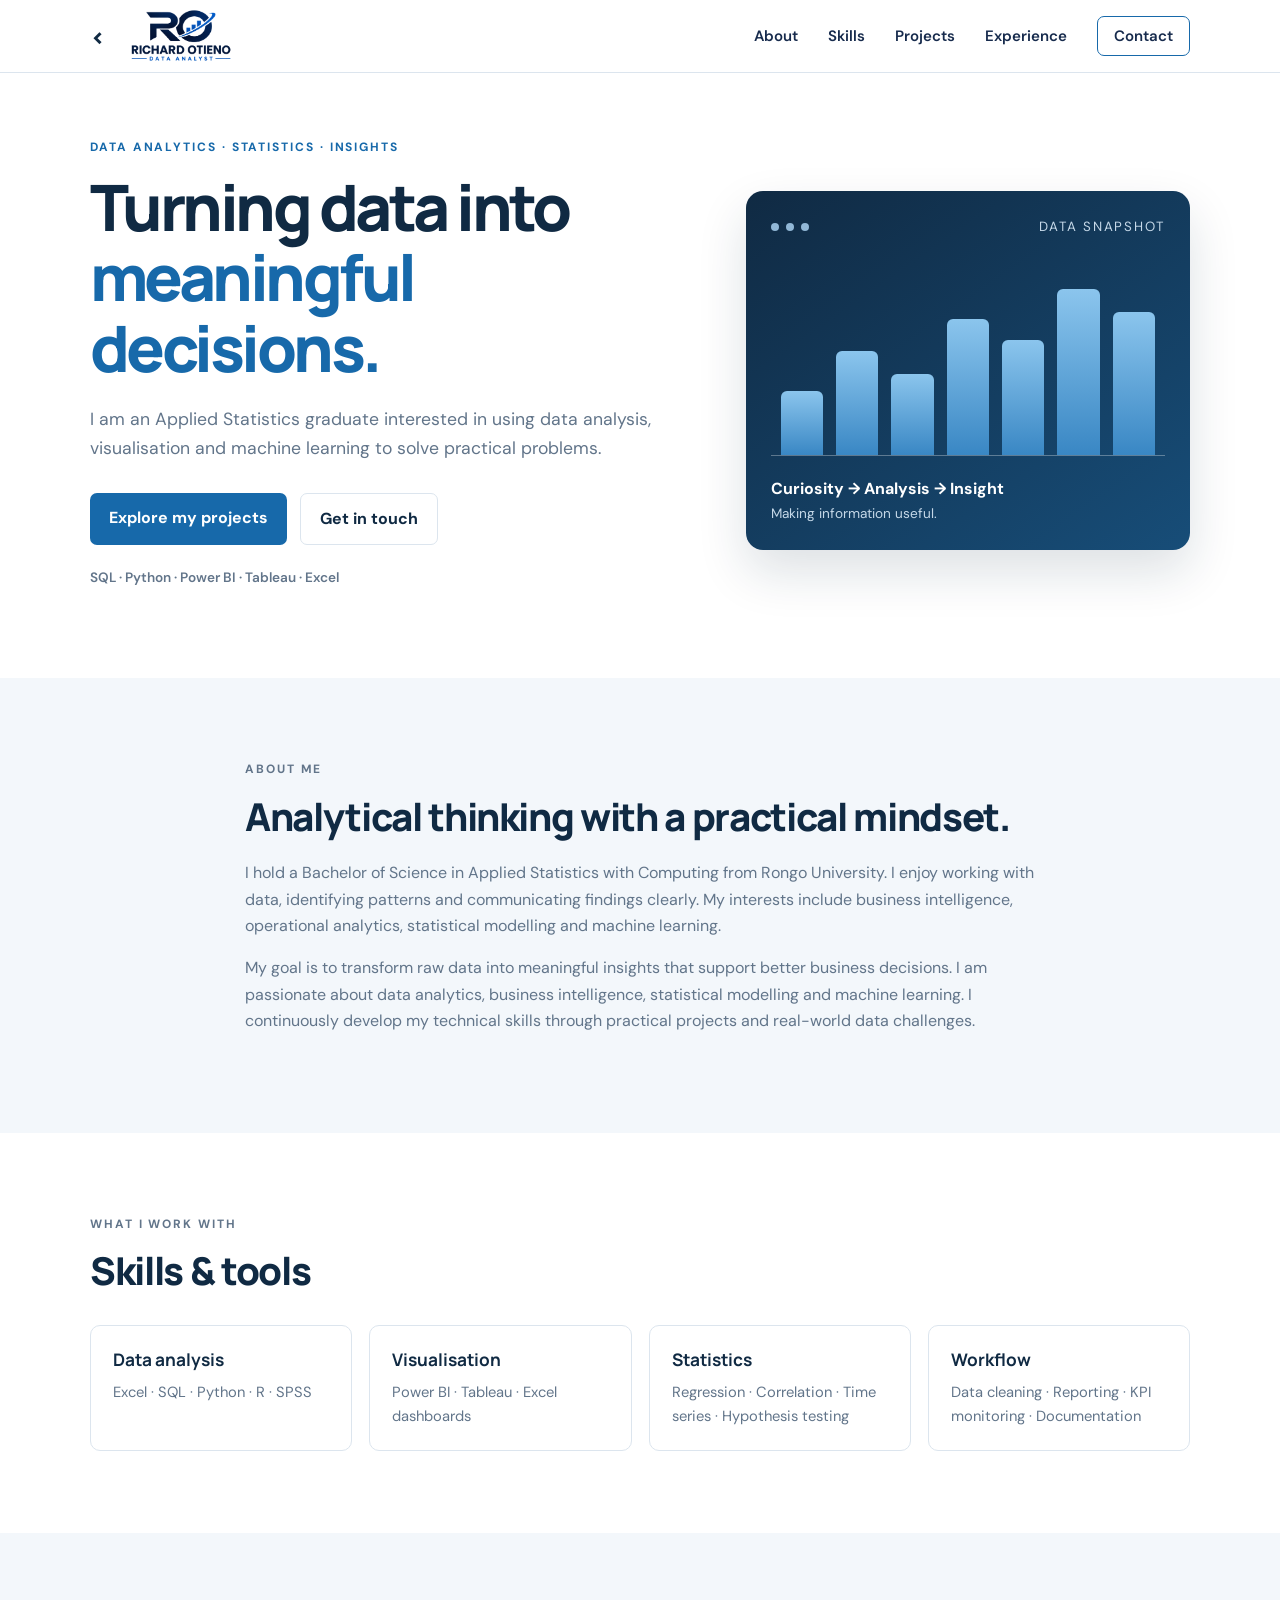
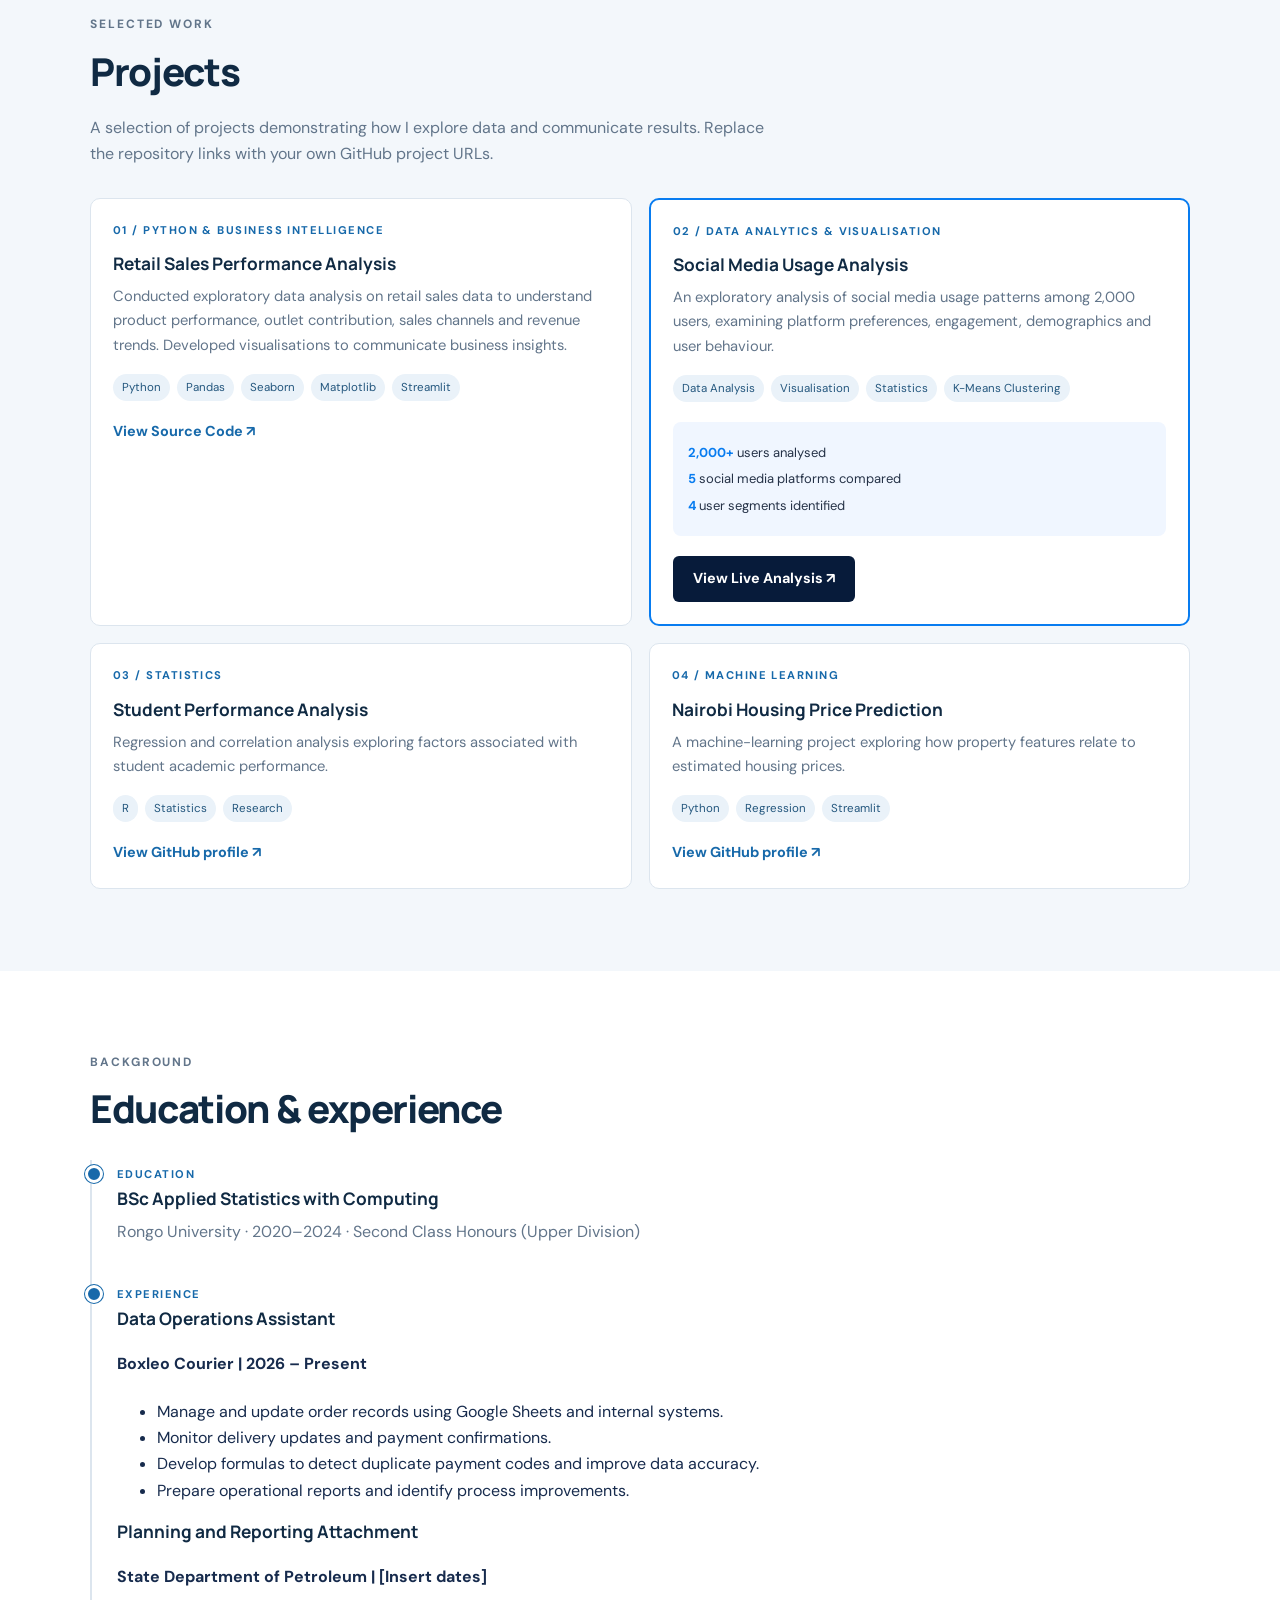
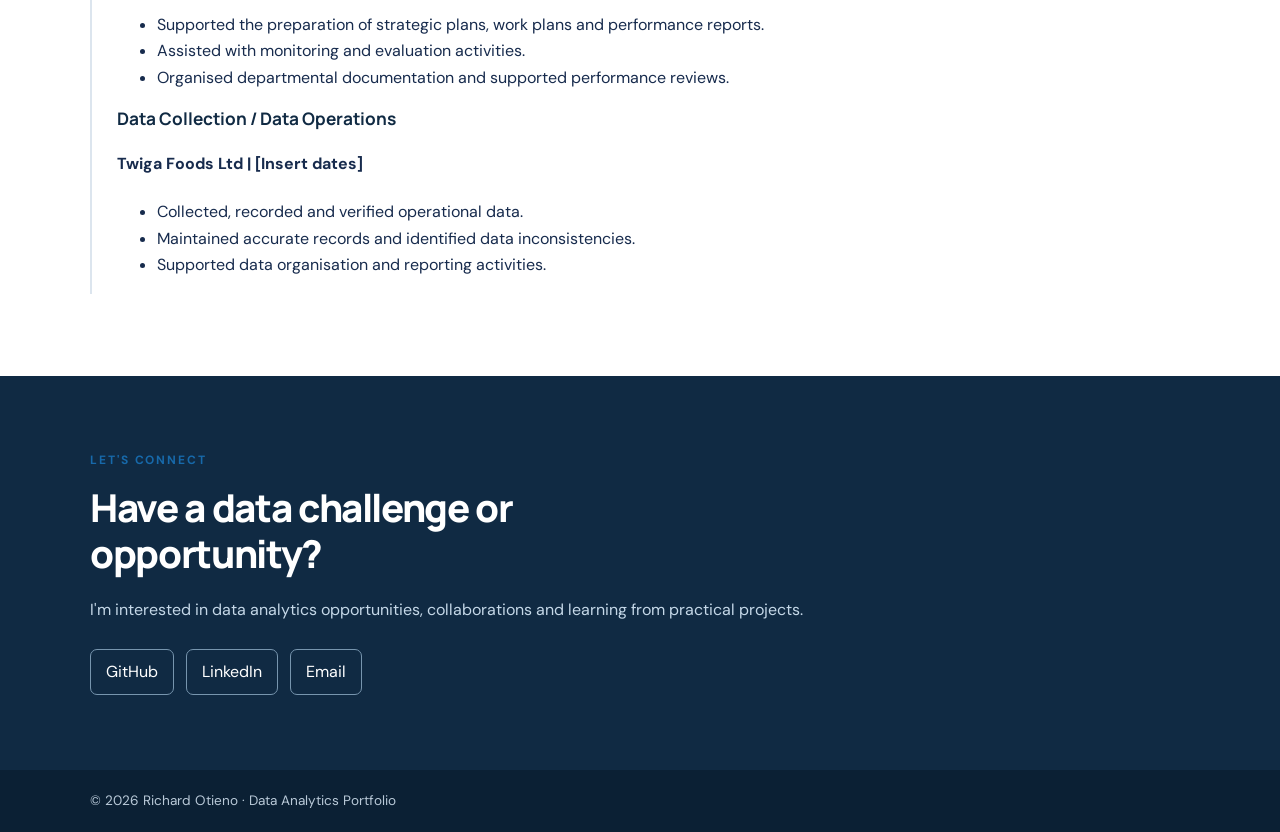
==== index.html @ 5eea3715 "Update index.html" ====
<!DOCTYPE html>
<html lang="en">
<head>
  <meta charset="UTF-8">
  <meta name="viewport" content="width=device-width, initial-scale=1.0">
  <meta name="description" content="Data analytics portfolio showcasing projects in SQL, Python, Power BI and statistics.">
  <title>Richard Otieno | Data Analyst Portfolio</title>
  <link rel="icon" type="image/png" href="assets/ro-logo.png">
  <link rel="stylesheet" href="style.css">
</head>
<body>
  <header class="site-header">
    <nav class="nav container" aria-label="Main navigation">
      <a class="logo" href="#home" aria-label="Richard Otieno Home"><<img src="ro-logo.png"alt="Richard Otieno Data Analyst Logo"></a>
      <button class="menu-toggle" id="menuToggle" aria-label="Toggle navigation" aria-expanded="false">☰</button>
      <ul class="nav-links" id="navLinks">
        <li><a href="#about">About</a></li>
        <li><a href="#skills">Skills</a></li>
        <li><a href="#projects">Projects</a></li>
        <li><a href="#experience">Experience</a></li>
        <li><a class="nav-contact" href="#contact">Contact</a></li>
      </ul>
    </nav>
  </header>

  <main>
    <section class="hero container" id="home">
      <div class="hero-copy">
        <p class="eyebrow">DATA ANALYTICS · STATISTICS · INSIGHTS</p>
        <h1>Turning data into <span>meaningful decisions.</span></h1>
        <p class="hero-text">I am an Applied Statistics graduate interested in using data analysis, visualisation and machine learning to solve practical problems.</p>
        <div class="hero-actions">
          <a class="button button-primary" href="#projects">Explore my projects</a>
          <a class="button button-secondary" href="#contact">Get in touch</a>
        </div>
        <p class="hero-note">SQL · Python · Power BI · Tableau · Excel</p>
      </div>
      <div class="hero-panel">
        <div class="panel-top"><span></span><span></span><span></span><small>DATA SNAPSHOT</small></div>
        <div class="chart-bars" aria-label="Decorative data chart">
          <i style="height:34%"></i><i style="height:55%"></i><i style="height:43%"></i>
          <i style="height:72%"></i><i style="height:61%"></i><i style="height:88%"></i>
          <i style="height:76%"></i>
        </div>
        <div class="panel-caption"><strong>Curiosity → Analysis → Insight</strong><span>Making information useful.</span></div>
      </div>
    </section>

    <section class="section section-soft" id="about">
      <div class="container narrow">
        <p class="eyebrow">ABOUT ME</p>
        <h2>Analytical thinking with a practical mindset.</h2>
        <p>I hold a Bachelor of Science in Applied Statistics with Computing from Rongo University. I enjoy working with data, identifying patterns and communicating findings clearly. My interests include business intelligence, operational analytics, statistical modelling and machine learning.</p>
        <p>My goal is to transform raw data into meaningful insights that support better business decisions. I am passionate about data analytics, business intelligence, statistical modelling and machine learning. I continuously develop my technical skills through practical projects and real-world data challenges.</p>
      </div>
    </section>

    <section class="section container" id="skills">
      <p class="eyebrow">WHAT I WORK WITH</p>
      <h2>Skills & tools</h2>
      <div class="skills-grid">
        <article class="skill-card"><h3>Data analysis</h3><p>Excel · SQL · Python · R · SPSS</p></article>
        <article class="skill-card"><h3>Visualisation</h3><p>Power BI · Tableau · Excel dashboards</p></article>
        <article class="skill-card"><h3>Statistics</h3><p>Regression · Correlation · Time series · Hypothesis testing</p></article>
        <article class="skill-card"><h3>Workflow</h3><p>Data cleaning · Reporting · KPI monitoring · Documentation</p></article>
      </div>
    </section>

    <section class="section section-soft" id="projects">
      <div class="container">
        <p class="eyebrow">SELECTED WORK</p>
        <h2>Projects</h2>
        <p class="section-intro">A selection of projects demonstrating how I explore data and communicate results. Replace the repository links with your own GitHub project URLs.</p>
        <div class="projects-grid">
    <article class="project-card">
      <div class="project-number">01 / PYTHON & BUSINESS INTELLIGENCE</div>
      <h3>Retail Sales Performance Analysis</h3>
      <p>Conducted exploratory data analysis on retail sales data to understand product performance, outlet contribution, sales channels and revenue trends. Developed visualisations to communicate business insights.</p>
      <div class="tags">
       <span>Python</span>
       <span>Pandas</span>
       <span>Seaborn</span>
       <span>Matplotlib</span>
       <span>Streamlit</span>
      </div>
  <a href="https://github.com/Ndiege75/Product-sales-outlet-analysis-new/blob/main/Product_analysis.ipynb"target="_blank"rel="noopener noreferrer">View Source Code ↗</a>
    </article>
<article class="project-card featured-project">
  <div class="project-number">02 / DATA ANALYTICS & VISUALISATION</div>
  <h3>Social Media Usage Analysis</h3>
  <p>An exploratory analysis of social media usage patterns among 2,000 users, examining platform preferences, engagement, demographics and user behaviour.</p>
  <div class="tags">
    <span>Data Analysis</span>
    <span>Visualisation</span>
    <span>Statistics</span>
    <span>K-Means Clustering</span>
  </div>
  <div class="project-highlights">
    <p><strong>2,000+</strong> users analysed</p>
    <p><strong>5</strong> social media platforms compared</p>
    <p><strong>4</strong> user segments identified</p>
  </div>
  <a href="https://ndiege75.github.io/social-media-analysis/" target="_blank" rel="noopener noreferrer" class="project-link"> View Live Analysis ↗</a>
</article>
          <article class="project-card">
            <div class="project-number">03 / STATISTICS</div>
            <h3>Student Performance Analysis</h3>
            <p>Regression and correlation analysis exploring factors associated with student academic performance.</p>
            <div class="tags"><span>R</span><span>Statistics</span><span>Research</span></div>
            <a href="https://github.com/Ndiege75" target="_blank" rel="noopener">View GitHub profile ↗</a>
          </article>
          <article class="project-card">
            <div class="project-number">04 / MACHINE LEARNING</div>
            <h3>Nairobi Housing Price Prediction</h3>
            <p>A machine-learning project exploring how property features relate to estimated housing prices.</p>
            <div class="tags"><span>Python</span><span>Regression</span><span>Streamlit</span></div>
            <a href="https://github.com/Ndiege75" target="_blank" rel="noopener">View GitHub profile ↗</a>
          </article>
        </div>
      </div>
    </section>

    <section class="section container" id="experience">
      <p class="eyebrow">BACKGROUND</p>
      <h2>Education & experience</h2>
      <div class="timeline">
        <article><span class="timeline-label">EDUCATION</span><h3>BSc Applied Statistics with Computing</h3><p>Rongo University · 2020–2024 · Second Class Honours (Upper Division)</p></article>
        <article>
    <span class="timeline-label">EXPERIENCE</span>
    <h3>Data Operations Assistant</h3>
    <h4>Boxleo Courier | 2026 – Present</h4>
    <ul>
        <li>Manage and update order records using Google Sheets and internal systems.</li>
        <li>Monitor delivery updates and payment confirmations.</li>
        <li>Develop formulas to detect duplicate payment codes and improve data accuracy.</li>
        <li>Prepare operational reports and identify process improvements.</li>
    </ul>
    <h3>Planning and Reporting Attachment</h3>
    <h4>State Department of Petroleum | [Insert dates]</h4>
    <ul>
        <li>Supported the preparation of strategic plans, work plans and performance reports.</li>
        <li>Assisted with monitoring and evaluation activities.</li>
        <li>Organised departmental documentation and supported performance reviews.</li>
    </ul>
    <h3>Data Collection / Data Operations</h3>
    <h4>Twiga Foods Ltd | [Insert dates]</h4>
    <ul>
        <li>Collected, recorded and verified operational data.</li>
        <li>Maintained accurate records and identified data inconsistencies.</li>
        <li>Supported data organisation and reporting activities.</li>
    </ul>
</article>
      </div>
    </section>
    <section class="contact-section" id="contact">
      <div class="container contact-inner">
        <p class="eyebrow">LET'S CONNECT</p>
        <h2>Have a data challenge or opportunity?</h2>
        <p>I'm interested in data analytics opportunities, collaborations and learning from practical projects.</p>
        <div class="contact-links">
          <!-- Replace these placeholders with your real professional links. -->
          <a href="https://github.com/Ndiege75" target="_blank" rel="noopener">GitHub</a>
          <a href="https://www.linkedin.com/in/richard-otieno-1997ba246"target="_blank" rel="noopener noreferrer">LinkedIn</a>
          <a href="mailto:ndiegerichard75@gmail.com">Email</a>
        </div>
      </div>
    </section>
  </main>

  <footer class="footer"><div class="container">© <span id="year"></span> Richard Otieno · Data Analytics Portfolio</div></footer>
  <script src="script.js"></script>
</body>
</html>
---- style.css ----
@import url('https://fonts.googleapis.com/css2?family=DM+Sans:wght@400;500;600;700&family=Manrope:wght@500;600;700;800&display=swap');
:root{--navy:#102a43;--blue:#1769aa;--ink:#172b4d;--muted:#62758a;--pale:#f3f7fb;--line:#dce5ee;--white:#fff}
*{box-sizing:border-box}html{scroll-behavior:smooth}body{margin:0;font-family:'DM Sans',sans-serif;color:var(--ink);line-height:1.65}a{color:inherit}.container{width:min(1100px,90%);margin:auto}.narrow{max-width:790px}.site-header{background:rgba(255,255,255,.96);border-bottom:1px solid var(--line);position:sticky;top:0;z-index:10}.nav{height:72px;display:flex;align-items:center;justify-content:space-between}.logo{font:800 1.55rem Manrope,sans-serif;color:var(--navy);text-decoration:none}.logo span{color:var(--blue)}.nav-links{display:flex;align-items:center;gap:30px;list-style:none;margin:0;padding:0}.nav-links a{text-decoration:none;font-weight:600;font-size:.94rem}.nav-links a:hover{color:var(--blue)}.nav-contact{border:1px solid var(--blue);padding:9px 16px;border-radius:7px}.menu-toggle{display:none;background:none;border:0;font-size:1.5rem;color:var(--navy)}
.hero{min-height:590px;display:grid;grid-template-columns:1.15fr .85fr;align-items:center;gap:55px;padding-top:65px;padding-bottom:75px}.eyebrow{font-size:.75rem;letter-spacing:.16em;font-weight:700;color:var(--blue);margin:0 0 14px}.hero h1{font:800 clamp(2.6rem,5vw,4.5rem)/1.1 Manrope,sans-serif;letter-spacing:-.055em;color:var(--navy);margin:0 0 22px}.hero h1 span{color:var(--blue)}.hero-text{font-size:1.1rem;color:var(--muted);max-width:590px}.hero-actions{display:flex;gap:13px;flex-wrap:wrap;margin:30px 0 22px}.button{display:inline-block;text-decoration:none;padding:12px 19px;border-radius:7px;font-weight:700}.button-primary{background:var(--blue);color:white}.button-primary:hover{background:var(--navy)}.button-secondary{border:1px solid var(--line);color:var(--navy)}.hero-note{font-size:.85rem;color:var(--muted);font-weight:600}.hero-panel{background:linear-gradient(145deg,#102a43,#174d78);padding:25px;border-radius:17px;min-height:330px;color:white;box-shadow:0 22px 50px #102a4324}.panel-top{display:flex;align-items:center;gap:7px}.panel-top>span{width:8px;height:8px;background:#91b7d6;border-radius:50%}.panel-top small{margin-left:auto;letter-spacing:.13em;color:#c5d8e8}.chart-bars{height:190px;display:flex;align-items:end;gap:13px;border-bottom:1px solid #ffffff50;margin:28px 0 20px;padding:0 10px}.chart-bars i{display:block;flex:1;background:linear-gradient(#8bc5ed,#3987c4);border-radius:6px 6px 0 0}.panel-caption{display:flex;flex-direction:column}.panel-caption span{font-size:.85rem;color:#c5d8e8}.section{padding-top:82px;padding-bottom:82px}.section h2,.contact-section h2{font:800 clamp(1.8rem,3vw,2.6rem)/1.2 Manrope,sans-serif;color:var(--navy);letter-spacing:-.035em;margin:0 0 20px}.section-soft{background:var(--pale)}.section p{color:var(--muted)}.note{font-size:.85rem;background:#e7f0f8;padding:12px 15px;border-left:3px solid var(--blue);border-radius:4px}.skills-grid,.projects-grid{display:grid;grid-template-columns:repeat(4,1fr);gap:17px;margin-top:30px}.skill-card,.project-card{background:white;border:1px solid var(--line);border-radius:10px;padding:22px}.skill-card h3,.project-card h3,.timeline h3{font:700 1.08rem Manrope,sans-serif;color:var(--navy);margin:0 0 9px}.skill-card p,.project-card p{font-size:.92rem;margin:0}.section-intro{max-width:700px}.projects-grid{grid-template-columns:repeat(2,1fr)}.project-number,.timeline-label{font-size:.7rem;font-weight:700;letter-spacing:.13em;color:var(--blue);margin-bottom:13px}.tags{display:flex;gap:7px;flex-wrap:wrap;margin:17px 0}.tags span{font-size:.72rem;background:#eaf2f9;color:#24577e;padding:4px 9px;border-radius:20px}.project-card>a{font-size:.9rem;font-weight:700;color:var(--blue);text-decoration:none}.timeline{border-left:2px solid var(--line);padding-left:25px;display:grid;gap:30px;margin-top:28px}.timeline article{position:relative}.timeline article:before{content:'';position:absolute;left:-32px;top:5px;width:12px;height:12px;border-radius:50%;background:var(--blue);border:3px solid white;box-shadow:0 0 0 1px var(--blue)}.timeline p{margin:5px 0}.contact-section{background:var(--navy);color:white;padding:75px 0}.contact-section h2{color:white;max-width:650px}.contact-section p:not(.eyebrow){color:#c5d8e8}.contact-links{display:flex;gap:12px;flex-wrap:wrap;margin-top:25px}.contact-links a{color:white;text-decoration:none;border:1px solid #7795ae;border-radius:7px;padding:9px 15px}.contact-links a:hover{background:#ffffff18}.footer{background:#0b2034;color:#b9c9d8;padding:20px 0;font-size:.85rem}
@media(max-width:800px){.hero{grid-template-columns:1fr;gap:25px;padding-top:55px}.hero-panel{max-width:520px}.skills-grid{grid-template-columns:repeat(2,1fr)}}@media(max-width:600px){.menu-toggle{display:block}.nav-links{display:none;position:absolute;top:72px;left:0;right:0;background:white;padding:20px 5%;border-bottom:1px solid var(--line);flex-direction:column;align-items:flex-start;gap:18px}.nav-links.open{display:flex}.skills-grid,.projects-grid{grid-template-columns:1fr}.section{padding-top:60px;padding-bottom:60px}.hero{min-height:auto}.hero h1{font-size:2.7rem}}
.logo {
    display: flex;
    align-items: center;
    text-decoration: none;
}

.logo img {
    width: 150px;
    height: 75px;
    object-fit: contain;
    display: block;
}

/* Featured Social Media Analysis Project */
.featured-project {
    border: 2px solid #087cf0;
    position: relative;
}

.project-highlights {
    margin: 20px 0;
    padding: 15px;
    background: #f0f6ff;
    border-radius: 8px;
}

.project-highlights p {
    margin: 5px 0;
    font-size: 13px;
    color: #253247;
}

.project-highlights strong {
    color: #087cf0;
}

.project-link {
    display: inline-block;
    padding: 11px 20px;
    background: #071b3a;
    color: white !important;
    border-radius: 6px;
    font-weight: 700;
    font-size: 13px;
    transition: background 0.3s ease;
}

.project-link:hover {
    background: #087cf0;
}
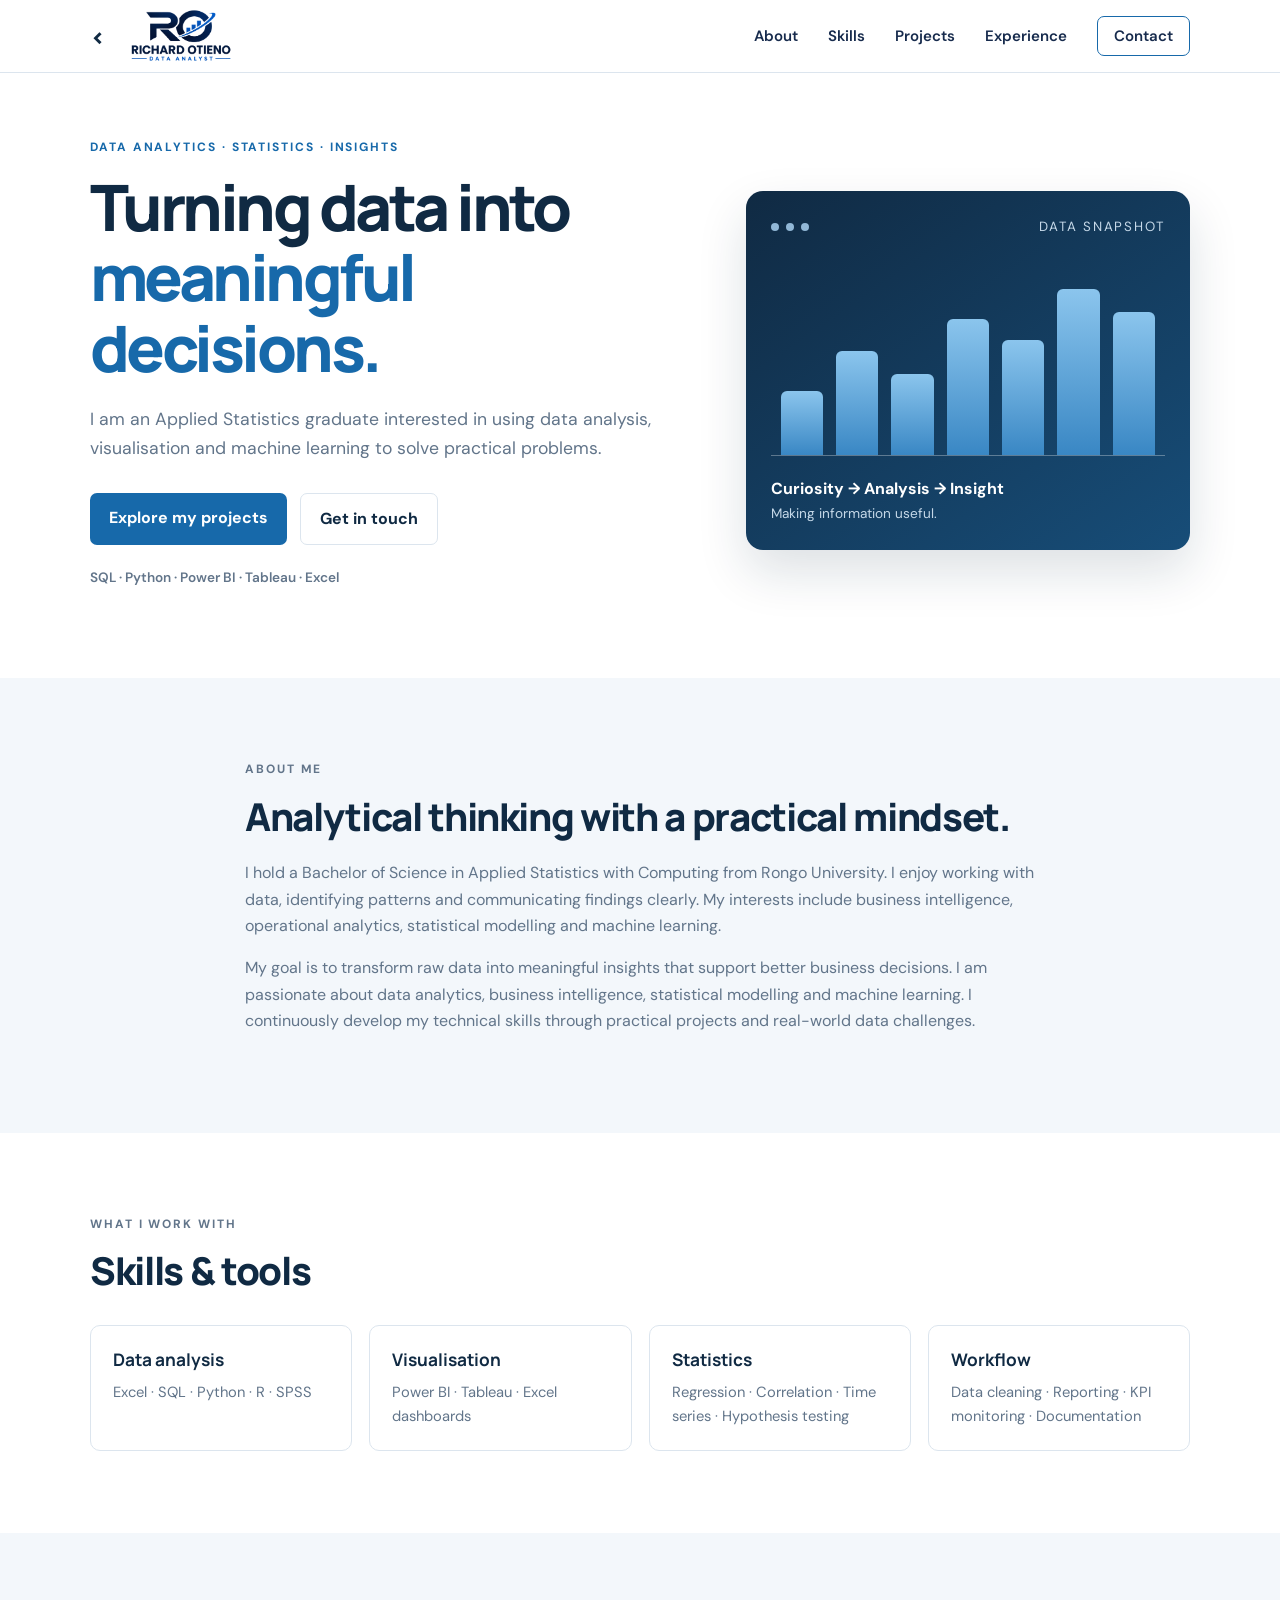
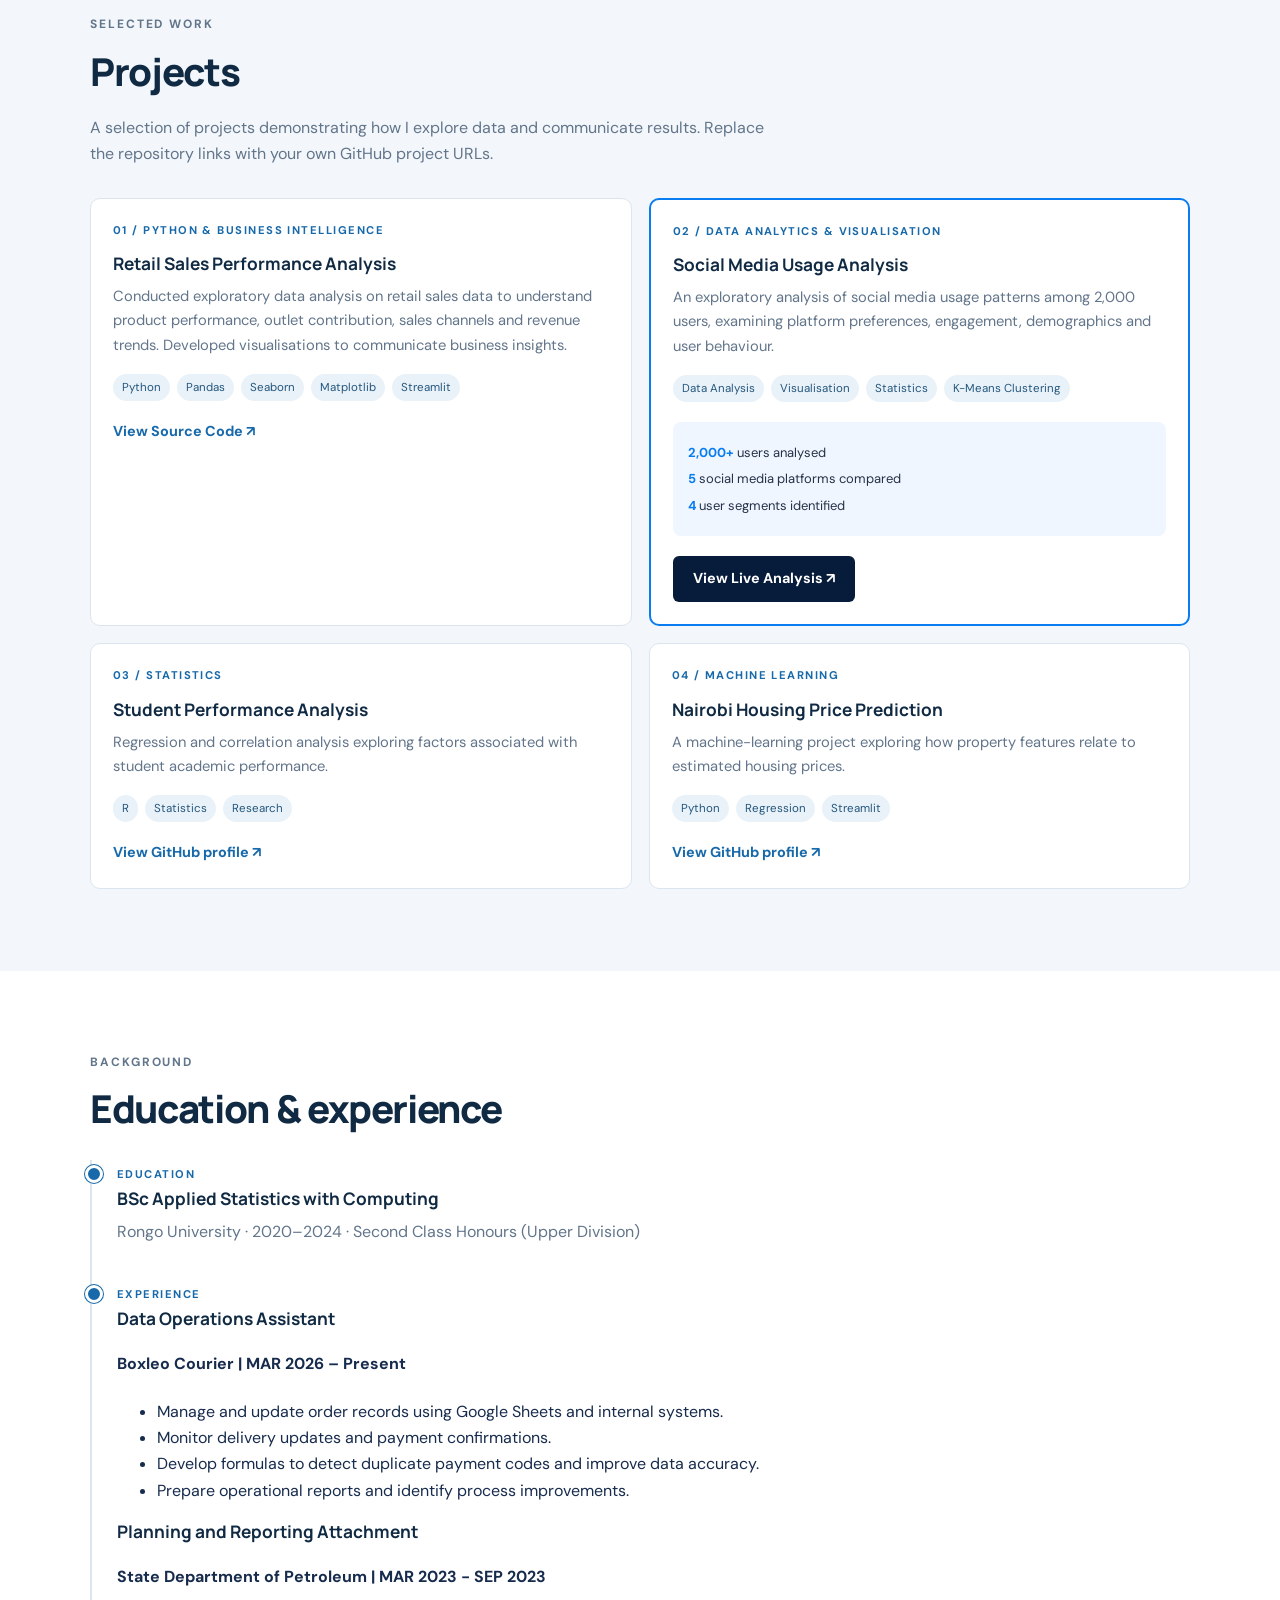
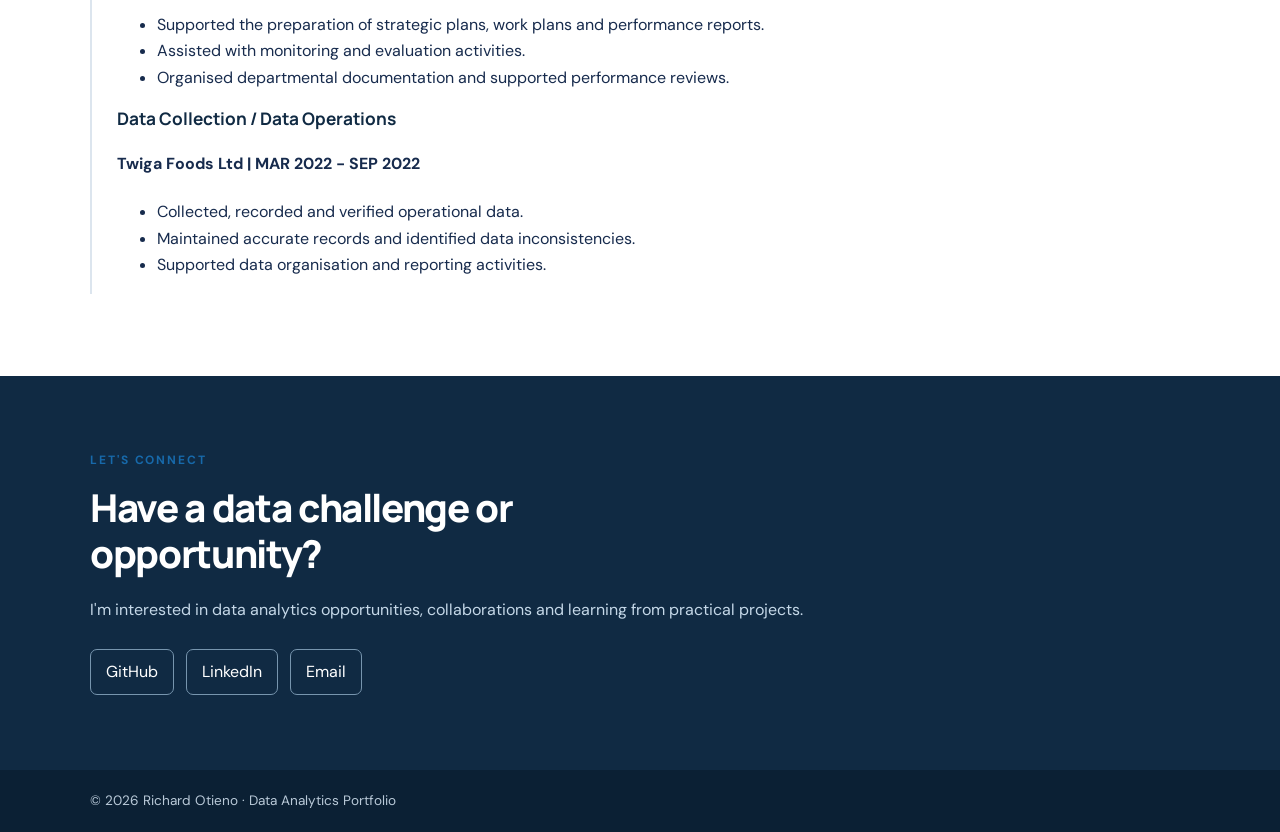
==== commit 7b5061cb: "Update index.html" ====
--- a/index.html
+++ b/index.html
@@ -128,7 +128,7 @@
         <article>
     <span class="timeline-label">EXPERIENCE</span>
     <h3>Data Operations Assistant</h3>
-    <h4>Boxleo Courier | 2026 – Present</h4>
+    <h4>Boxleo Courier | MAR 2026 – Present</h4>
     <ul>
         <li>Manage and update order records using Google Sheets and internal systems.</li>
         <li>Monitor delivery updates and payment confirmations.</li>
@@ -136,14 +136,14 @@
         <li>Prepare operational reports and identify process improvements.</li>
     </ul>
     <h3>Planning and Reporting Attachment</h3>
-    <h4>State Department of Petroleum | [Insert dates]</h4>
+    <h4>State Department of Petroleum | MAR 2023 - SEP 2023</h4>
     <ul>
         <li>Supported the preparation of strategic plans, work plans and performance reports.</li>
         <li>Assisted with monitoring and evaluation activities.</li>
         <li>Organised departmental documentation and supported performance reviews.</li>
     </ul>
     <h3>Data Collection / Data Operations</h3>
-    <h4>Twiga Foods Ltd | [Insert dates]</h4>
+    <h4>Twiga Foods Ltd | MAR 2022 - SEP 2022</h4>
     <ul>
         <li>Collected, recorded and verified operational data.</li>
         <li>Maintained accurate records and identified data inconsistencies.</li>
--- a/style.css
+++ b/style.css
@@ -53,4 +53,24 @@
 .project-link:hover {
     background: #087cf0;
 }
+.experience-card h3 {
+    color: #0b1f3a;
+    margin-bottom: 8px;
+}
 
+.experience-card h4 {
+    color: #2563eb;
+    font-size: 14px;
+    margin-bottom: 15px;
+}
+
+.experience-card ul {
+    padding-left: 20px;
+    color: #475569;
+    line-height: 1.7;
+}
+
+.experience-card li {
+    margin-bottom: 8px;
+}
+
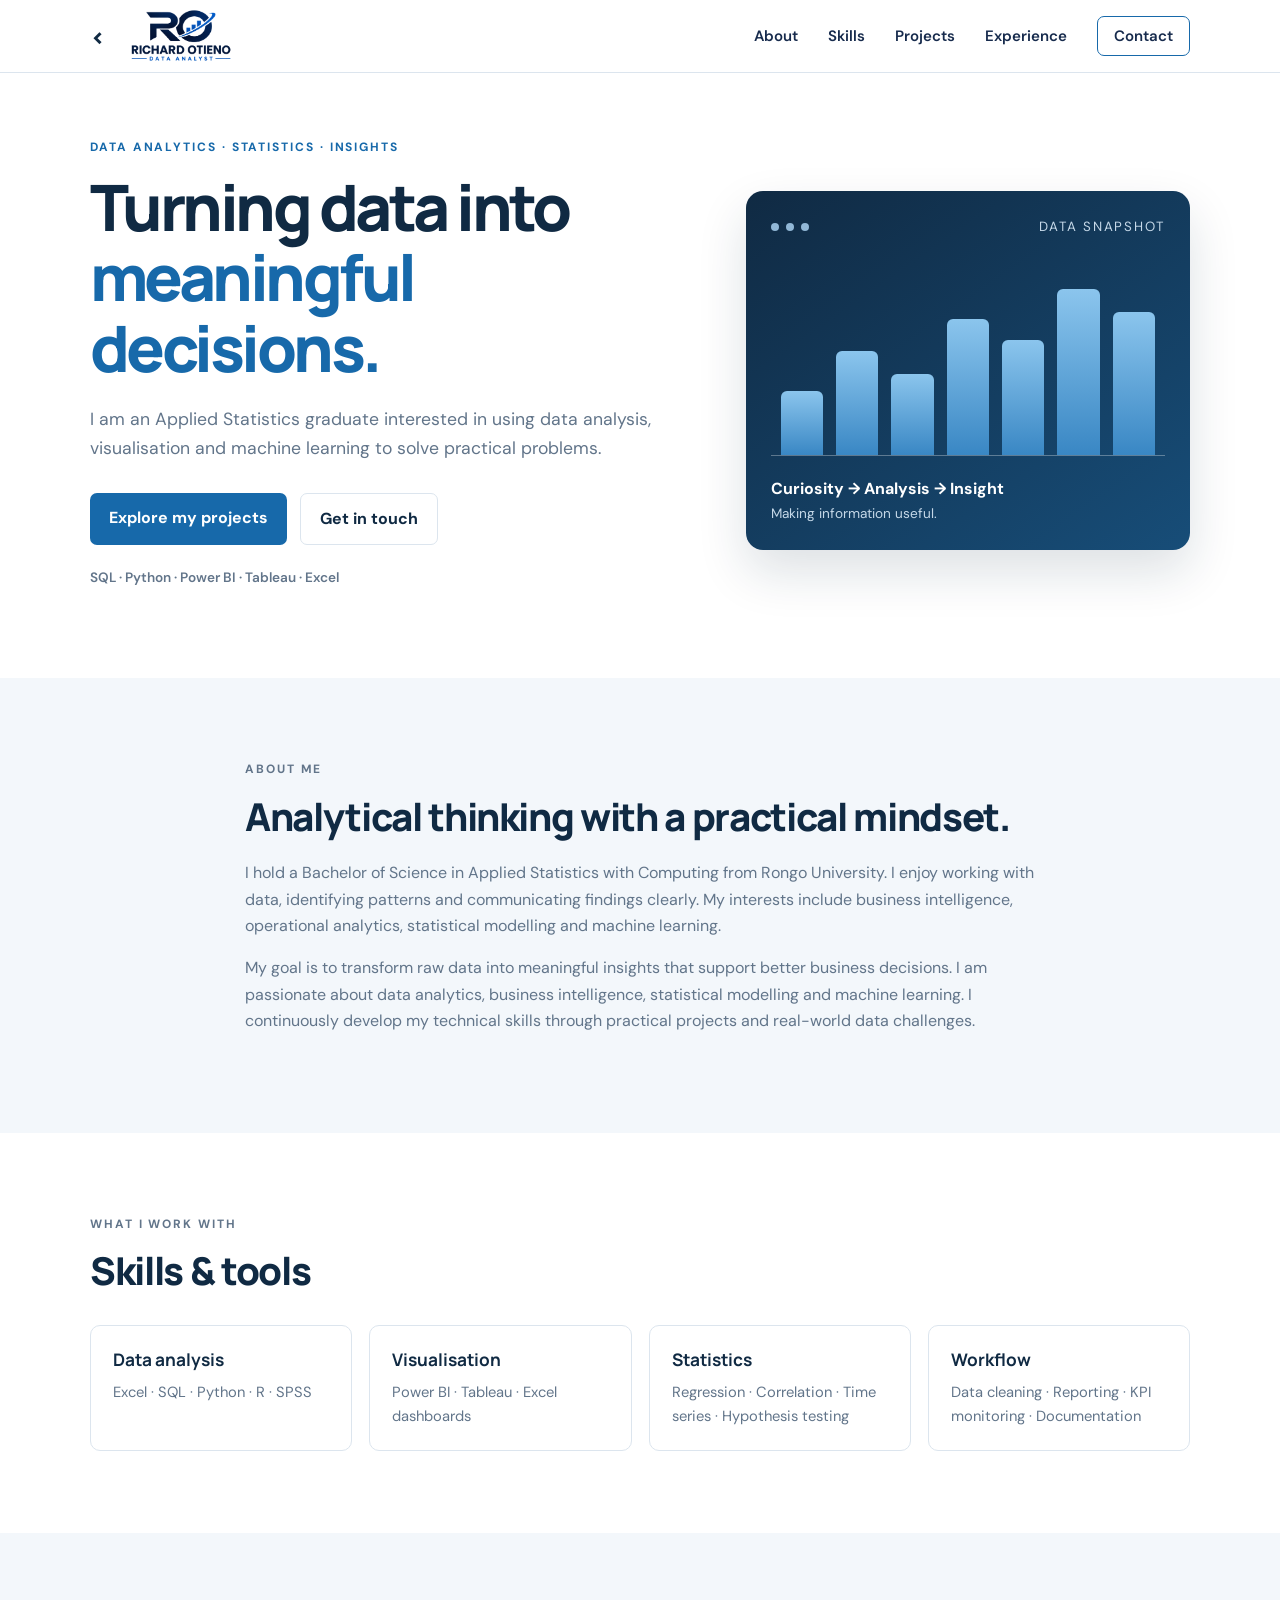
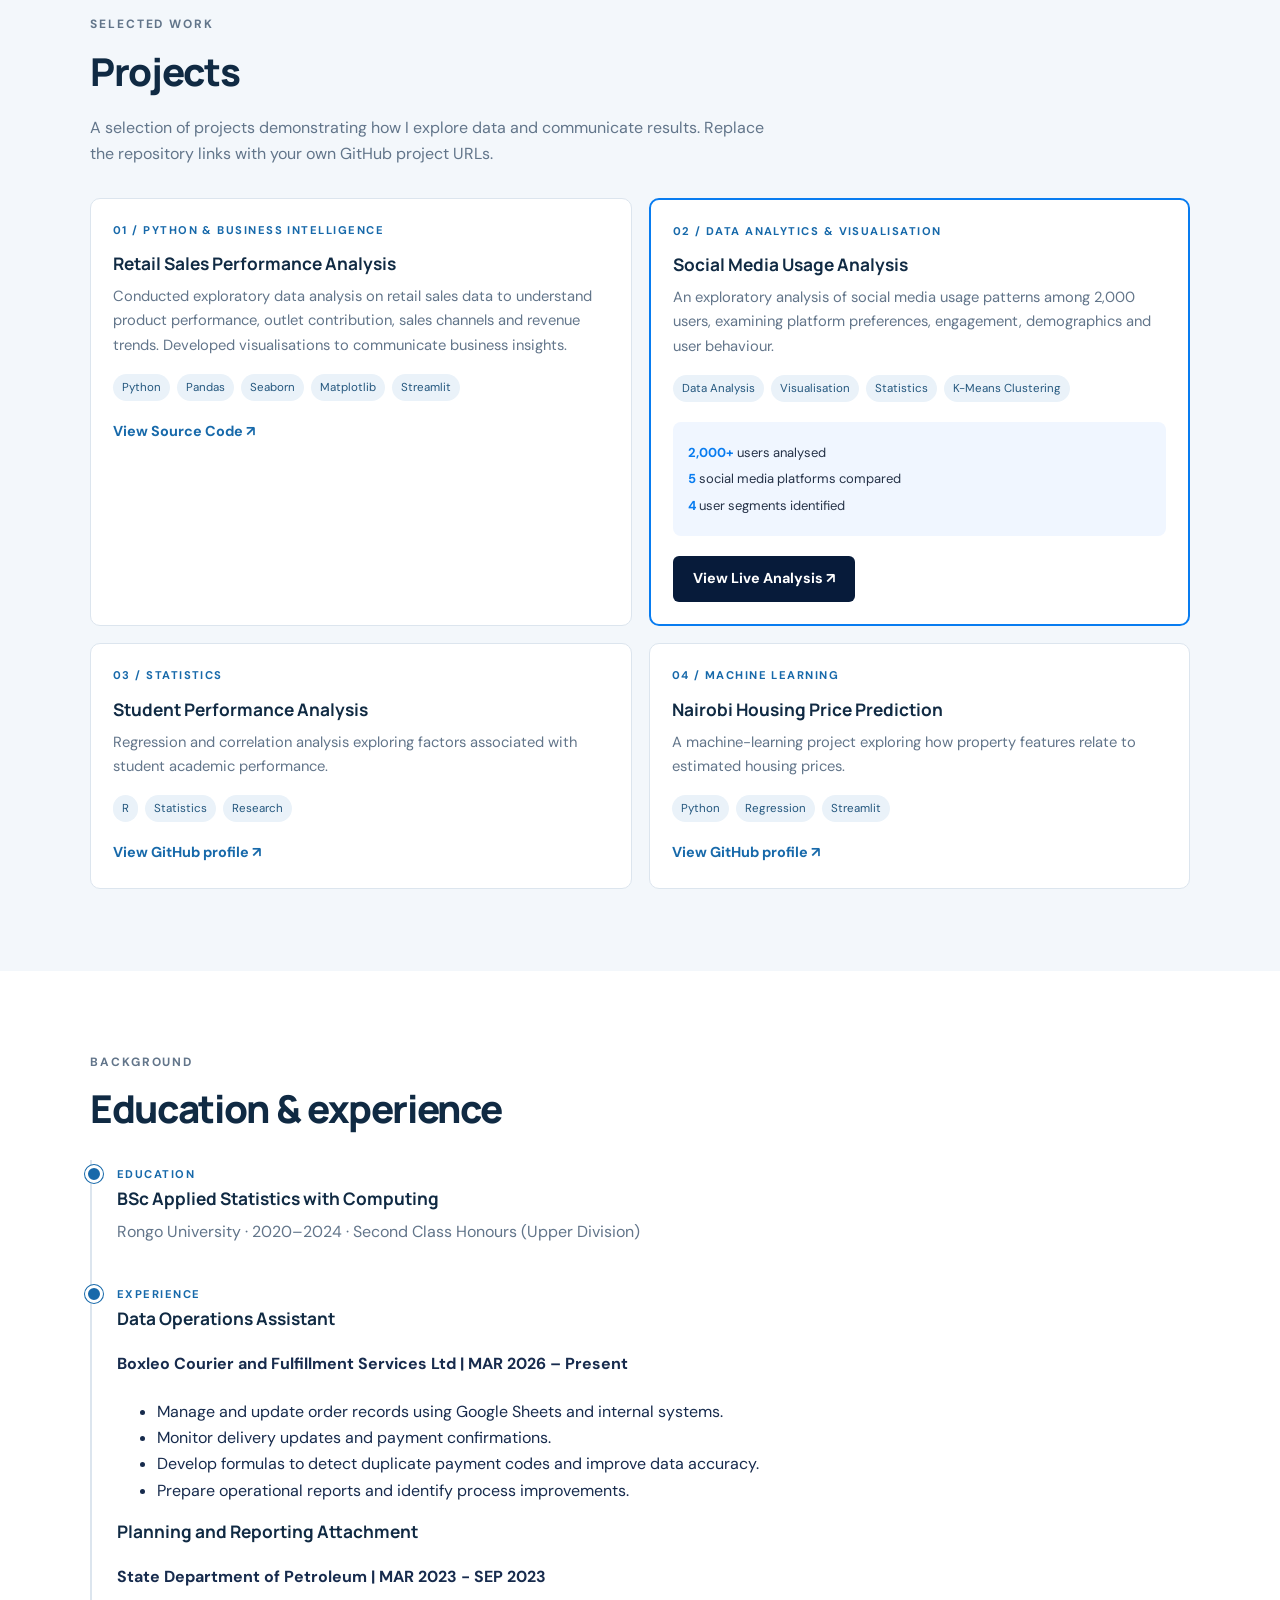
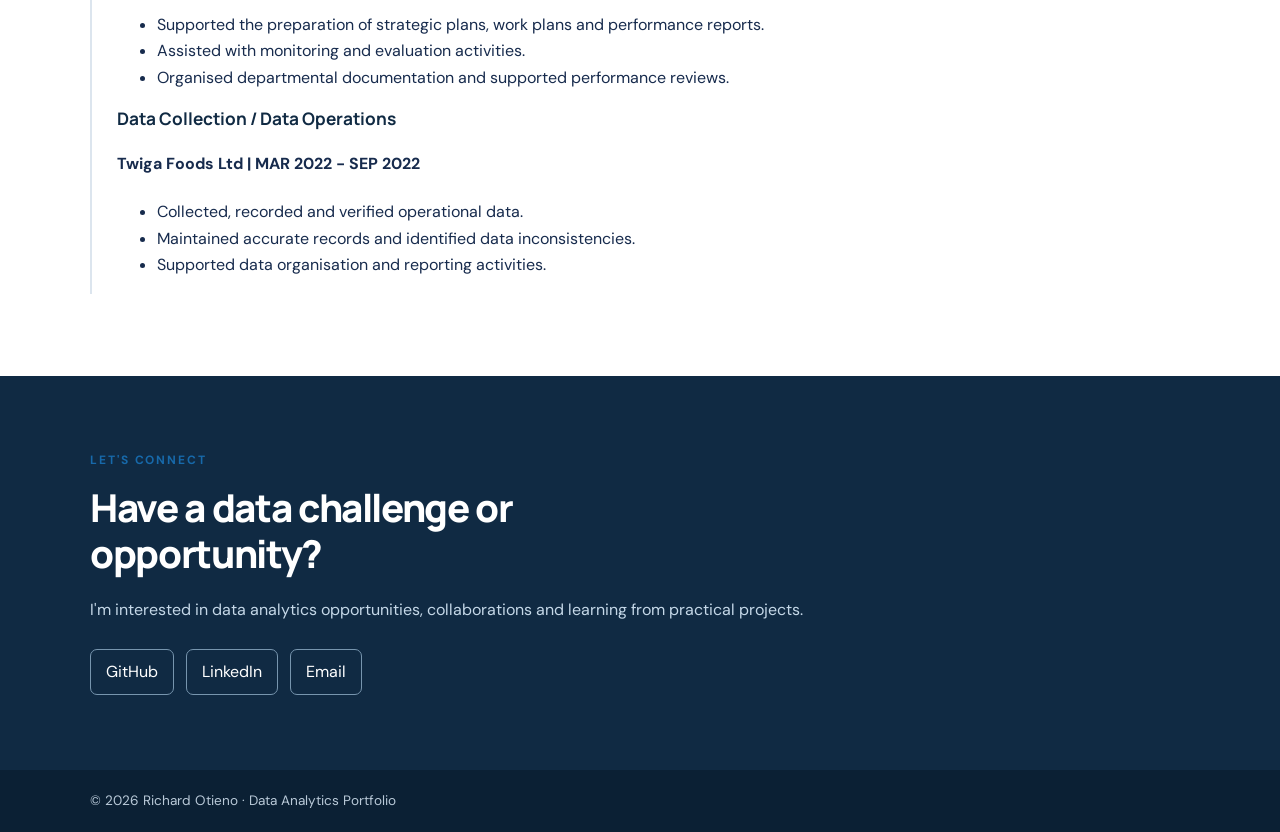
==== commit 532c95e0: "Update job title for clarity in experience section" ====
--- a/index.html
+++ b/index.html
@@ -128,7 +128,7 @@
         <article>
     <span class="timeline-label">EXPERIENCE</span>
     <h3>Data Operations Assistant</h3>
-    <h4>Boxleo Courier | MAR 2026 – Present</h4>
+    <h4>Boxleo Courier and Fulfillment Services Ltd | MAR 2026 – Present</h4>
     <ul>
         <li>Manage and update order records using Google Sheets and internal systems.</li>
         <li>Monitor delivery updates and payment confirmations.</li>
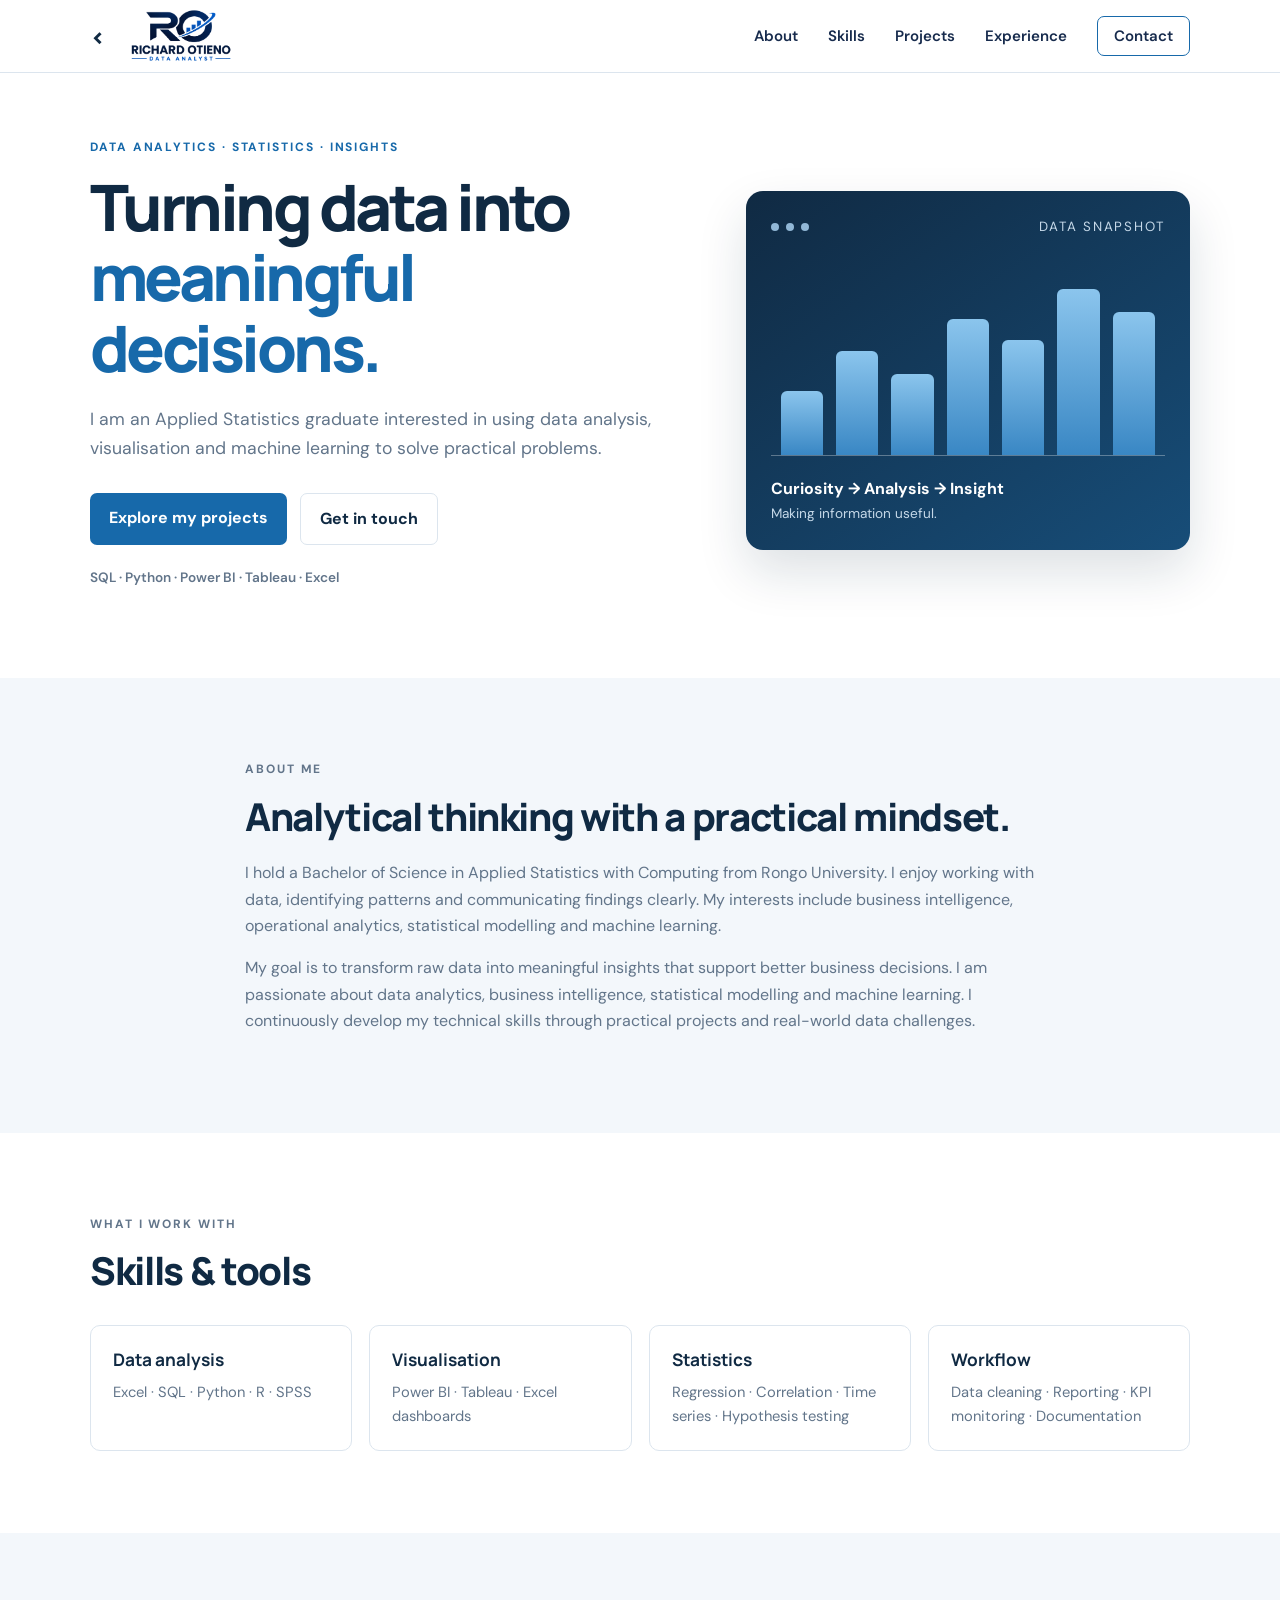
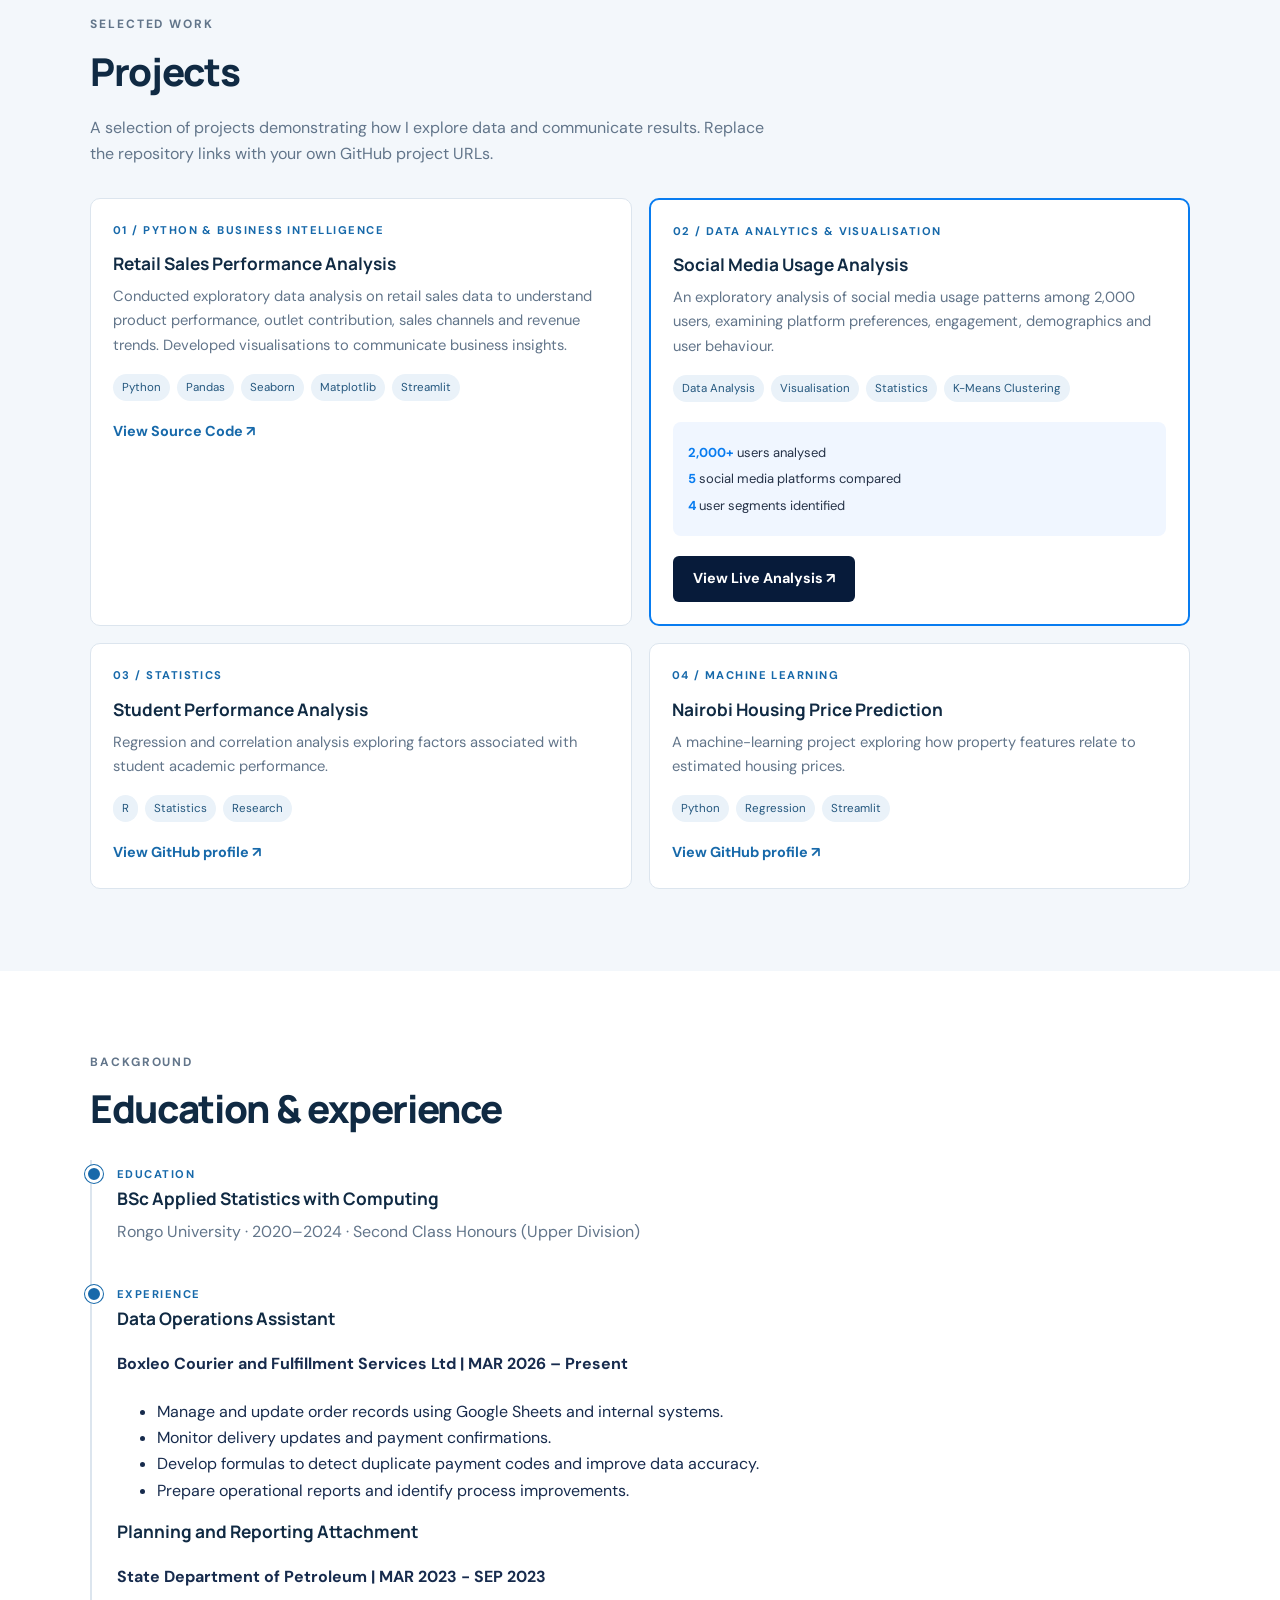
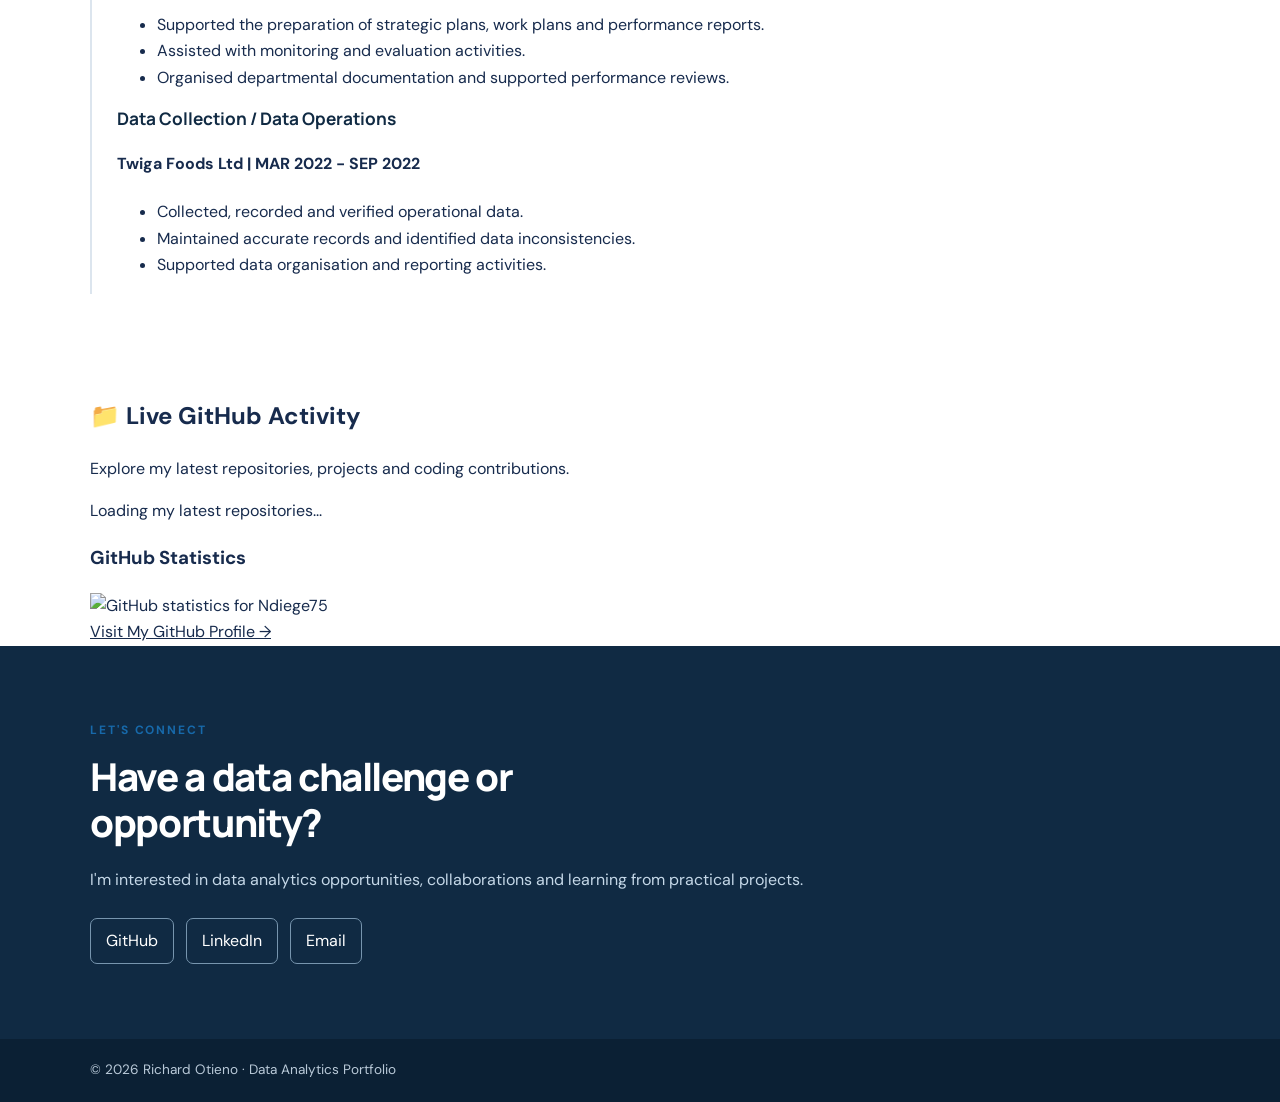
==== commit e95e2574: "Update index.html" ====
--- a/index.html
+++ b/index.html
@@ -152,6 +152,29 @@
 </article>
       </div>
     </section>
+    <section id="github" class="fade-section">
+    <div class="container">
+        <h2>📁 Live GitHub Activity</h2>
+        <div class="card github-card">
+            <p>Explore my latest repositories, projects and coding contributions.</p>
+            <div id="githubReposContainer" class="github-repos-grid">
+                <p>Loading my latest repositories...</p>
+            </div>
+            <div class="github-stats">
+                <h3>GitHub Statistics</h3>
+                <img
+                    src="https://github-readme-stats.vercel.app/api?username=Ndiege75&show_icons=true&theme=default&bg_color=00000000"
+                    alt="GitHub statistics for Ndiege75">
+            </div>
+            <a href="https://github.com/Ndiege75"
+               target="_blank"
+               rel="noopener noreferrer"
+               class="github-profile-link">
+                Visit My GitHub Profile →
+            </a>
+        </div>
+    </div>
+</section>
     <section class="contact-section" id="contact">
       <div class="container contact-inner">
         <p class="eyebrow">LET'S CONNECT</p>
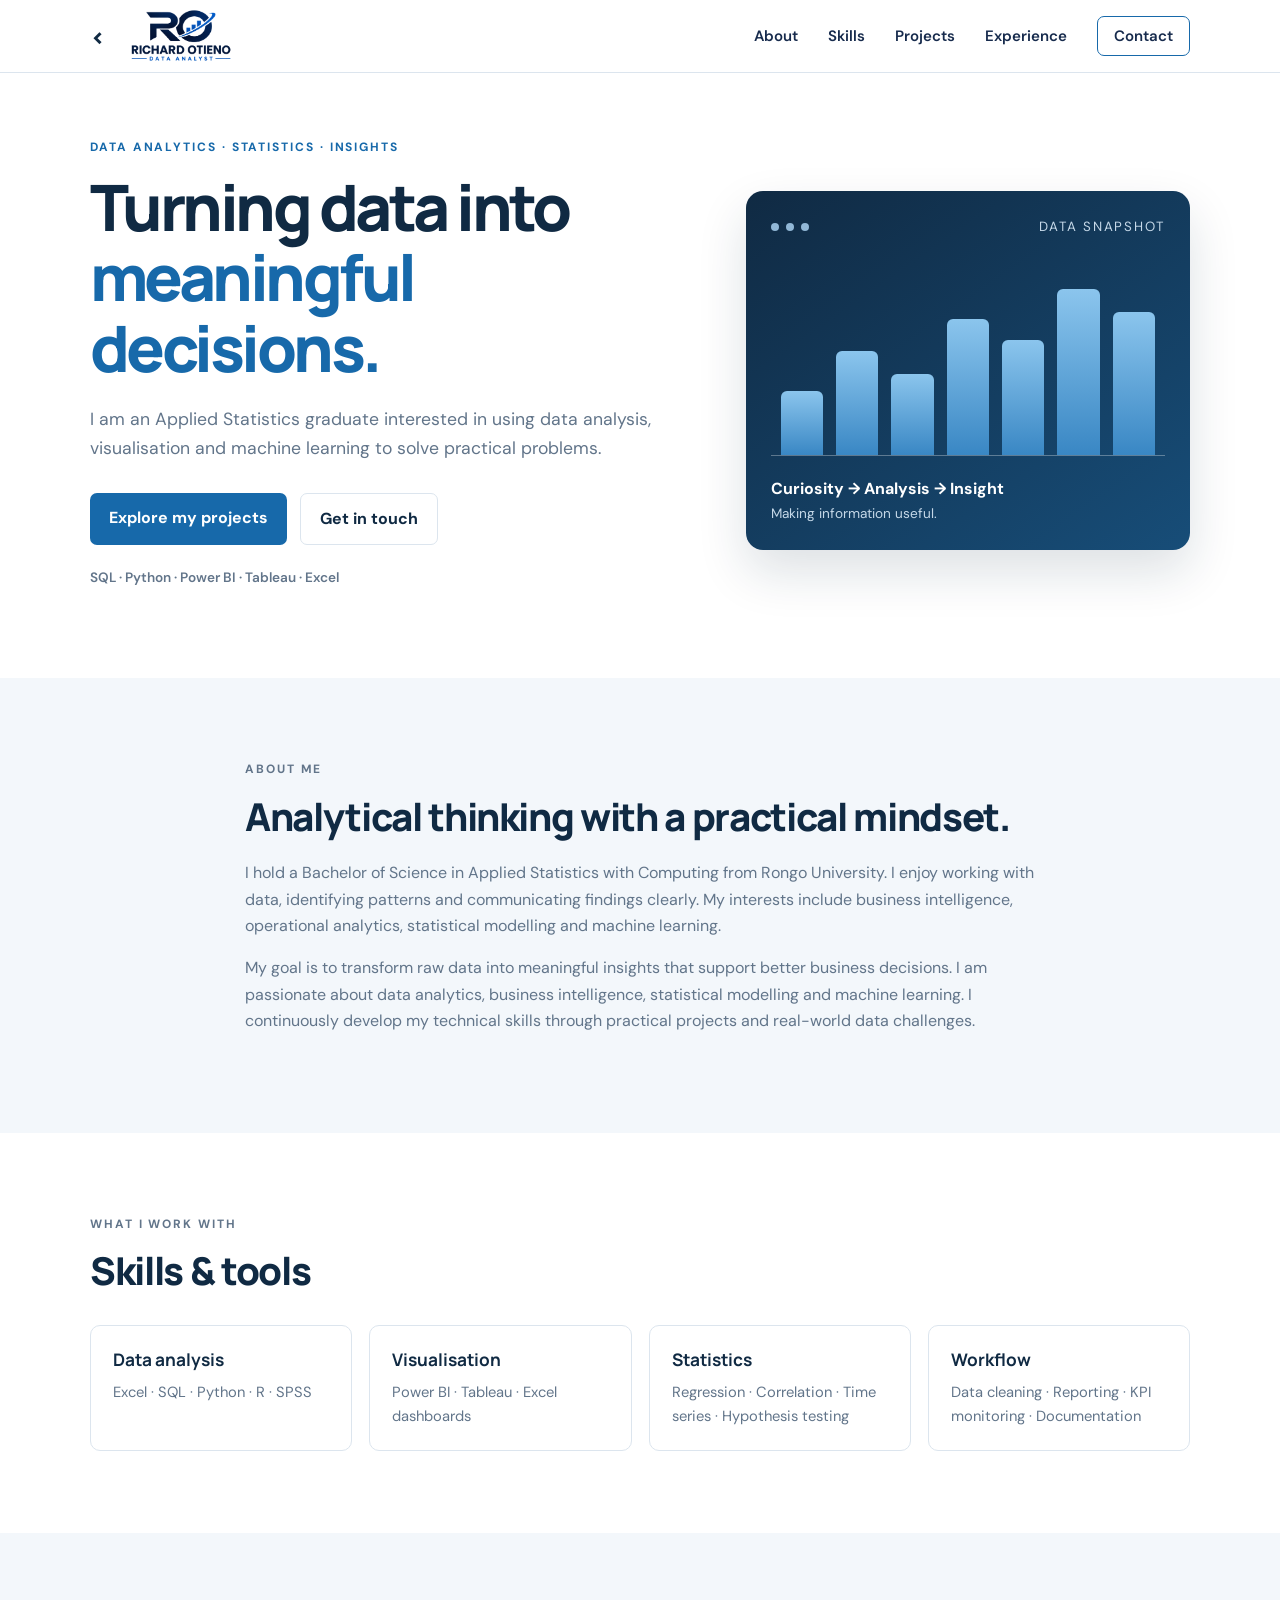
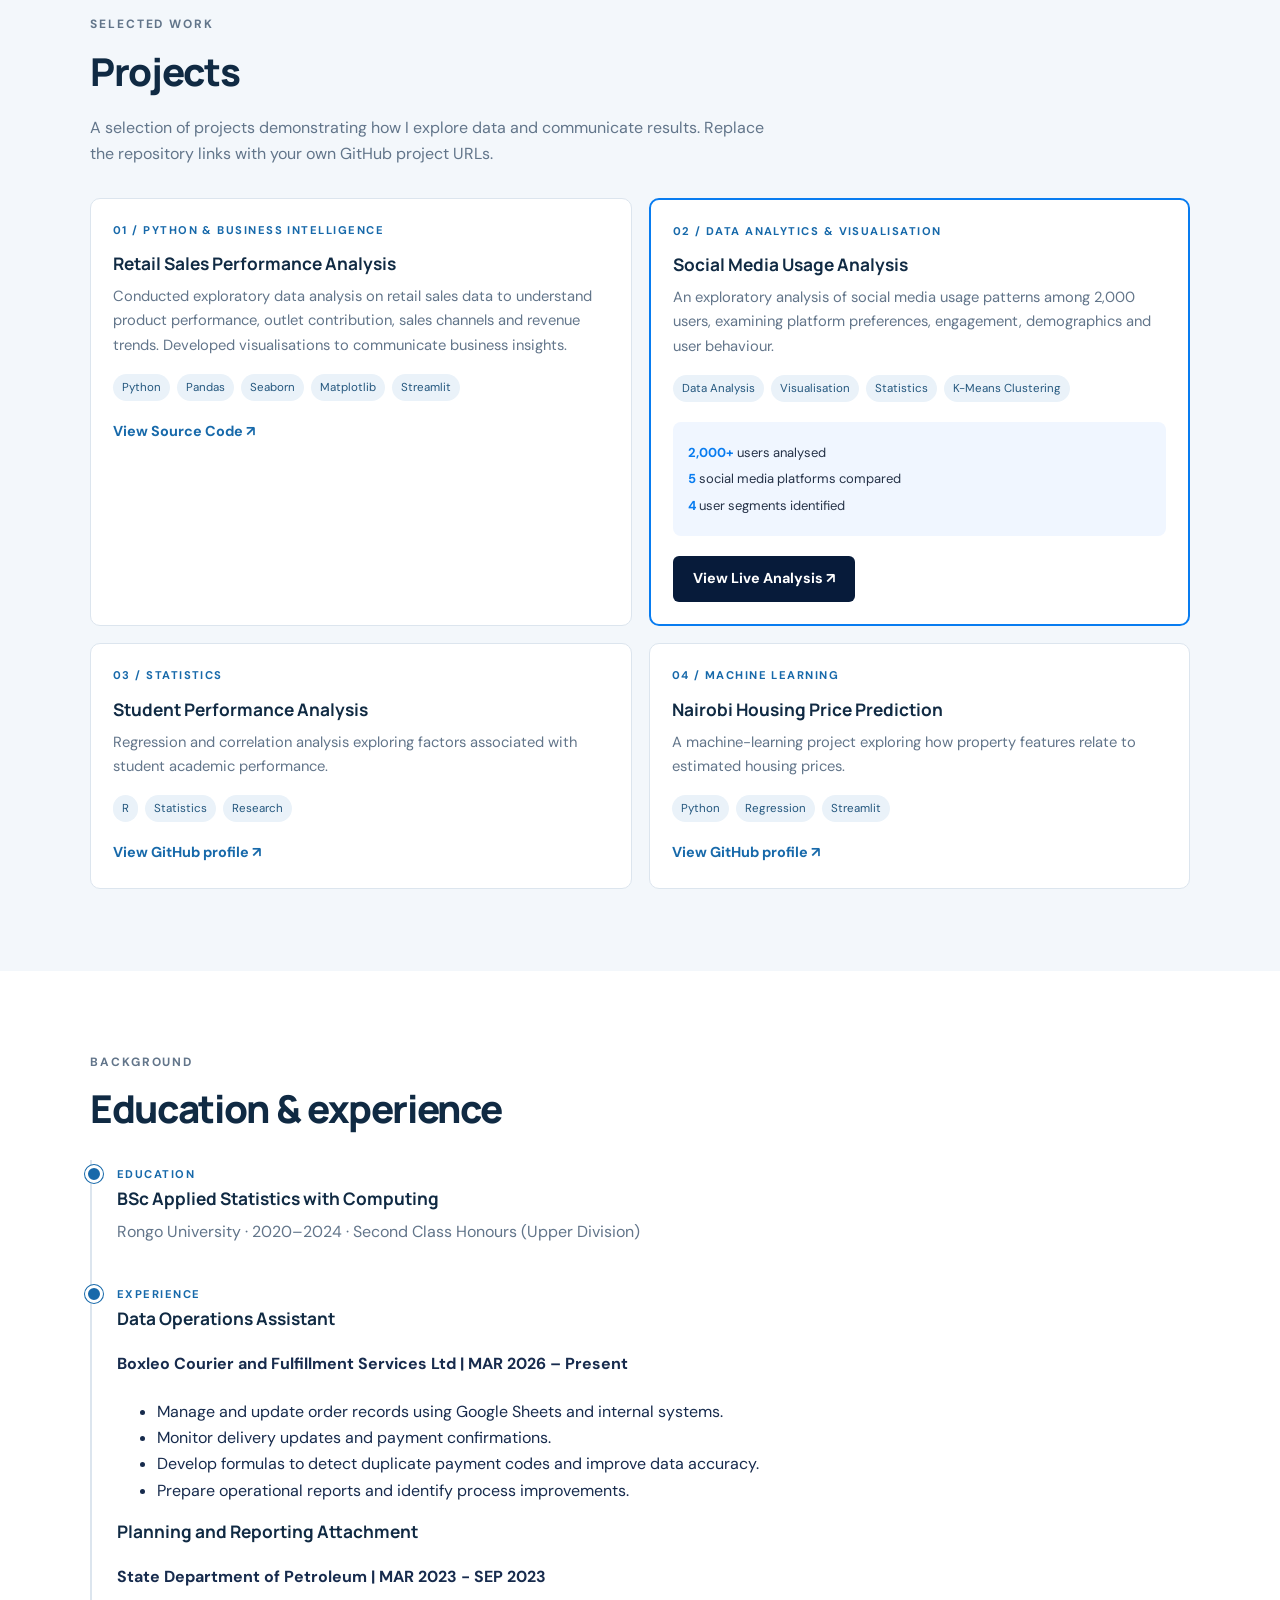
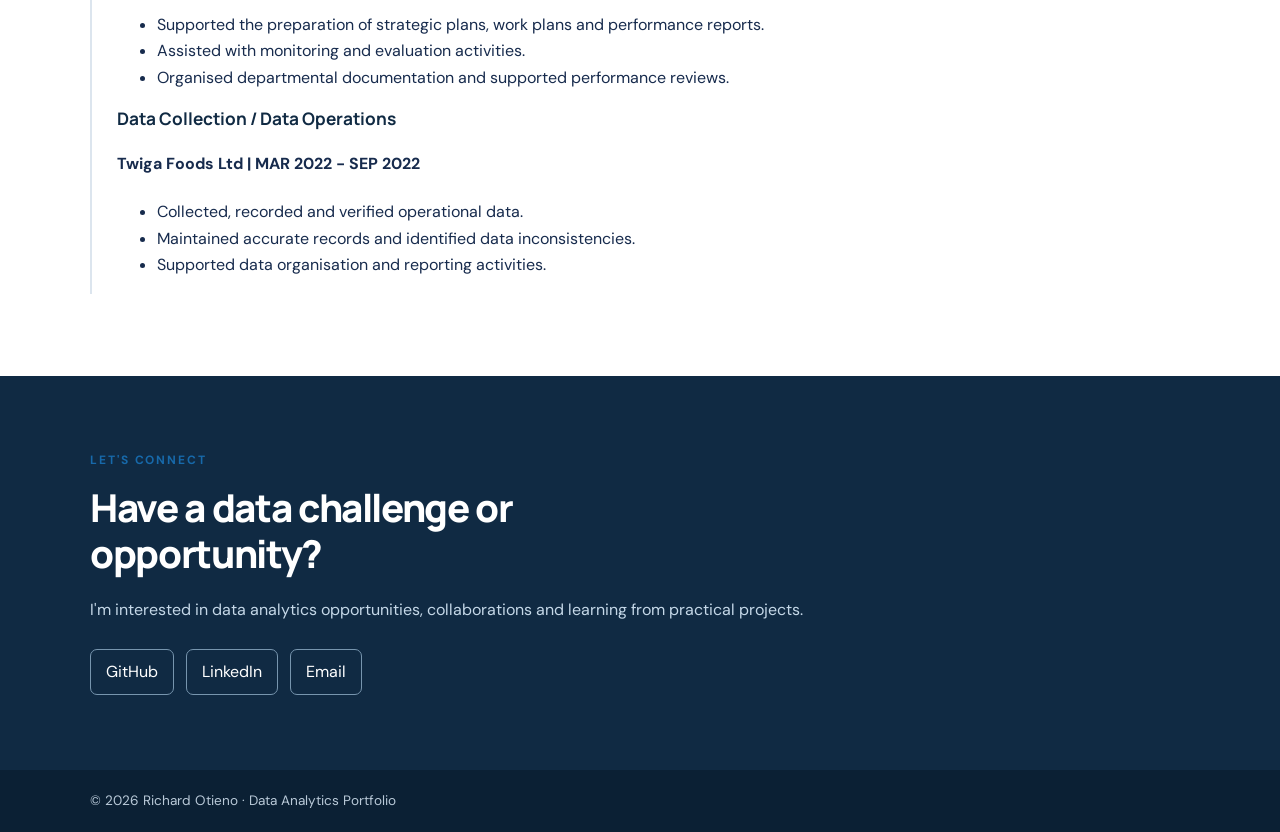
==== commit e4717e4c: "Update index.html" ====
--- a/index.html
+++ b/index.html
@@ -152,29 +152,6 @@
 </article>
       </div>
     </section>
-    <section id="github" class="fade-section">
-    <div class="container">
-        <h2>📁 Live GitHub Activity</h2>
-        <div class="card github-card">
-            <p>Explore my latest repositories, projects and coding contributions.</p>
-            <div id="githubReposContainer" class="github-repos-grid">
-                <p>Loading my latest repositories...</p>
-            </div>
-            <div class="github-stats">
-                <h3>GitHub Statistics</h3>
-                <img
-                    src="https://github-readme-stats.vercel.app/api?username=Ndiege75&show_icons=true&theme=default&bg_color=00000000"
-                    alt="GitHub statistics for Ndiege75">
-            </div>
-            <a href="https://github.com/Ndiege75"
-               target="_blank"
-               rel="noopener noreferrer"
-               class="github-profile-link">
-                Visit My GitHub Profile →
-            </a>
-        </div>
-    </div>
-</section>
     <section class="contact-section" id="contact">
       <div class="container contact-inner">
         <p class="eyebrow">LET'S CONNECT</p>
--- a/style.css
+++ b/style.css
@@ -73,4 +73,91 @@
 .experience-card li {
     margin-bottom: 8px;
 }
+/* GitHub Activity Section */
+#github {
+    padding: 70px 8%;
+    background: #f8fafc;
+}
 
+#github h2 {
+    text-align: center;
+    color: #0b1f3a;
+    margin-bottom: 25px;
+}
+
+.github-card {
+    max-width: 1100px;
+    margin: auto;
+    padding: 30px;
+    background: #ffffff;
+    border-radius: 15px;
+    text-align: center;
+}
+
+.github-repos-grid {
+    display: grid;
+    grid-template-columns: repeat(auto-fit, minmax(250px, 1fr));
+    gap: 20px;
+    margin-top: 25px;
+    text-align: left;
+}
+
+.github-repo {
+    padding: 20px;
+    border: 1px solid #e2e8f0;
+    border-radius: 12px;
+    background: #ffffff;
+    transition: transform 0.3s ease, box-shadow 0.3s ease;
+}
+
+.github-repo:hover {
+    transform: translateY(-5px);
+    box-shadow: 0 5px 15px rgba(0,0,0,0.08);
+}
+
+.github-repo h3 {
+    color: #1d4ed8;
+    margin-bottom: 10px;
+    overflow-wrap: anywhere;
+}
+
+.github-repo p {
+    color: #64748b;
+    font-size: 14px;
+    line-height: 1.6;
+}
+
+.github-repo a {
+    display: inline-block;
+    margin-top: 12px;
+    color: #1d4ed8;
+    font-weight: 600;
+    text-decoration: none;
+}
+
+.github-repo a:hover {
+    text-decoration: underline;
+}
+
+.github-stats {
+    margin-top: 40px;
+}
+
+.github-stats img {
+    max-width: 100%;
+    border-radius: 12px;
+}
+
+.github-profile-link {
+    display: inline-block;
+    margin-top: 25px;
+    padding: 12px 22px;
+    background: #0b1f3a;
+    color: #ffffff;
+    border-radius: 8px;
+    text-decoration: none;
+}
+
+.github-profile-link:hover {
+    background: #1d4ed8;
+}
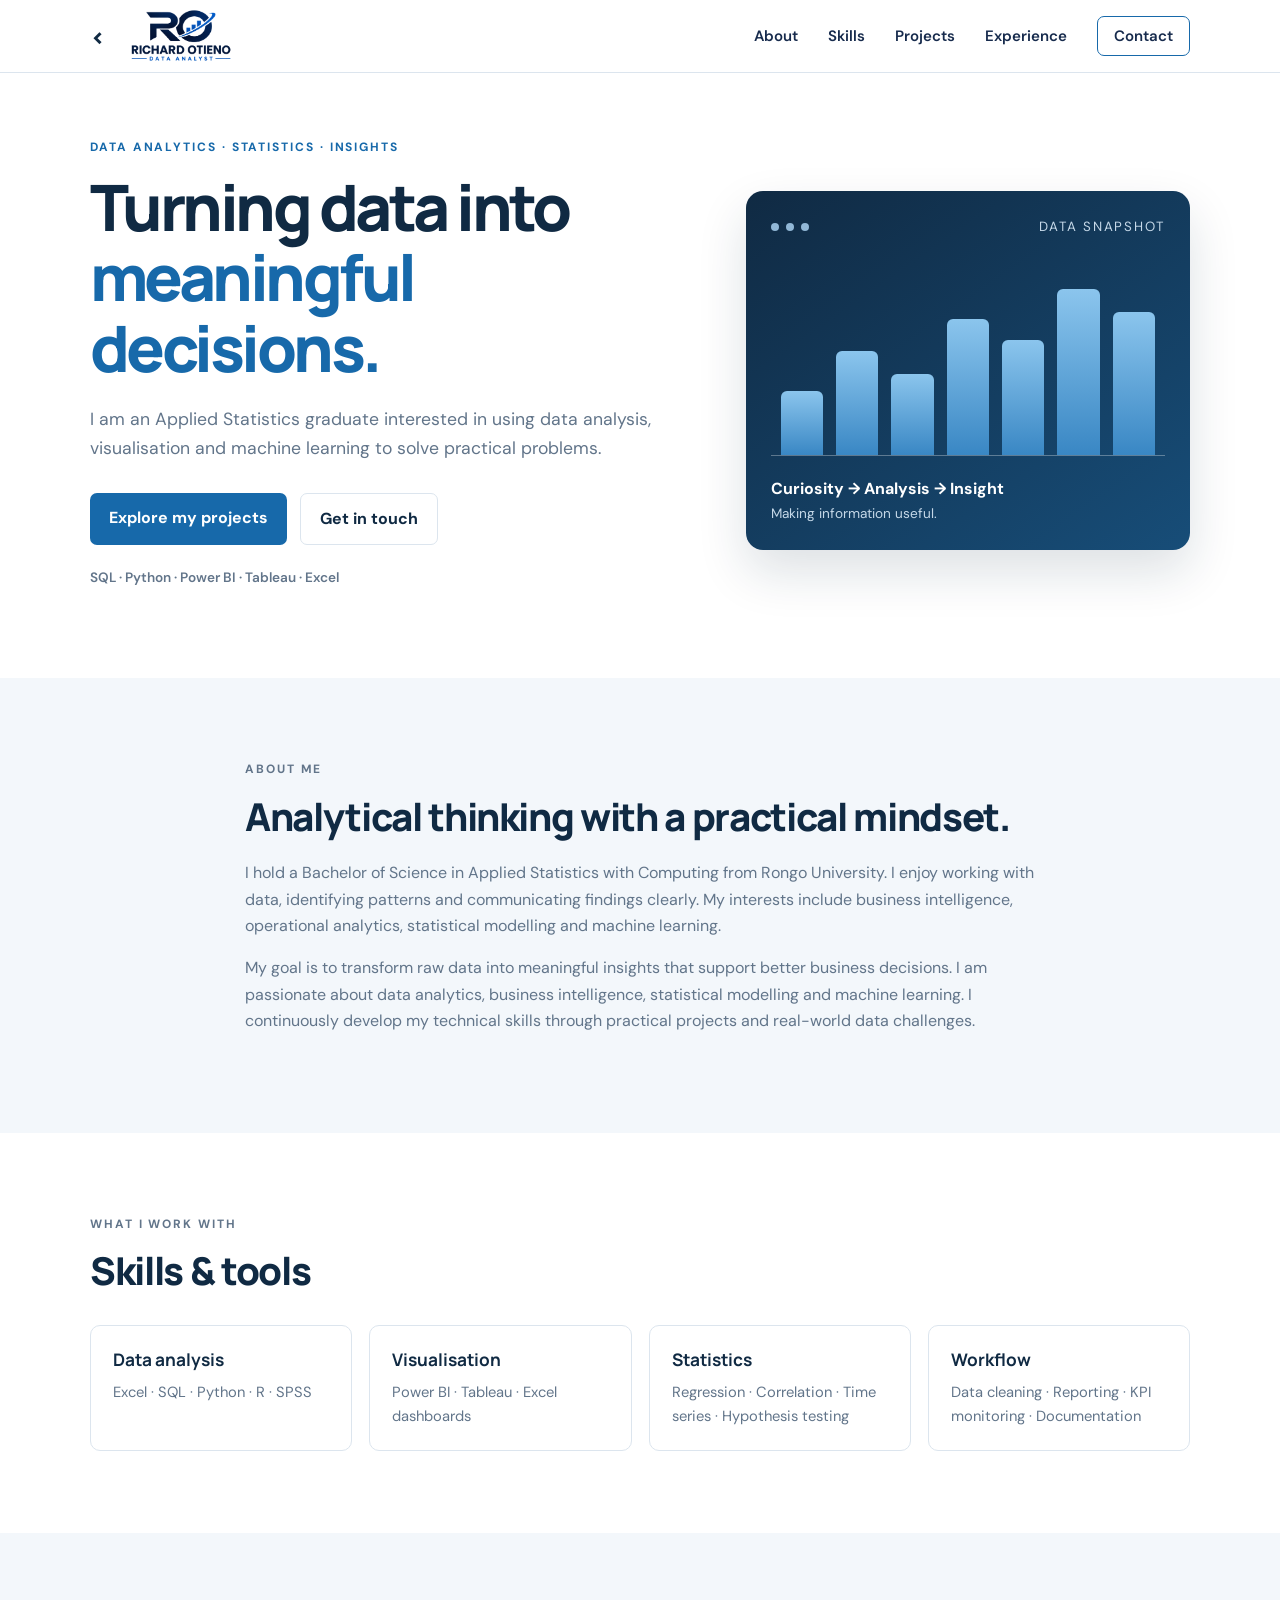
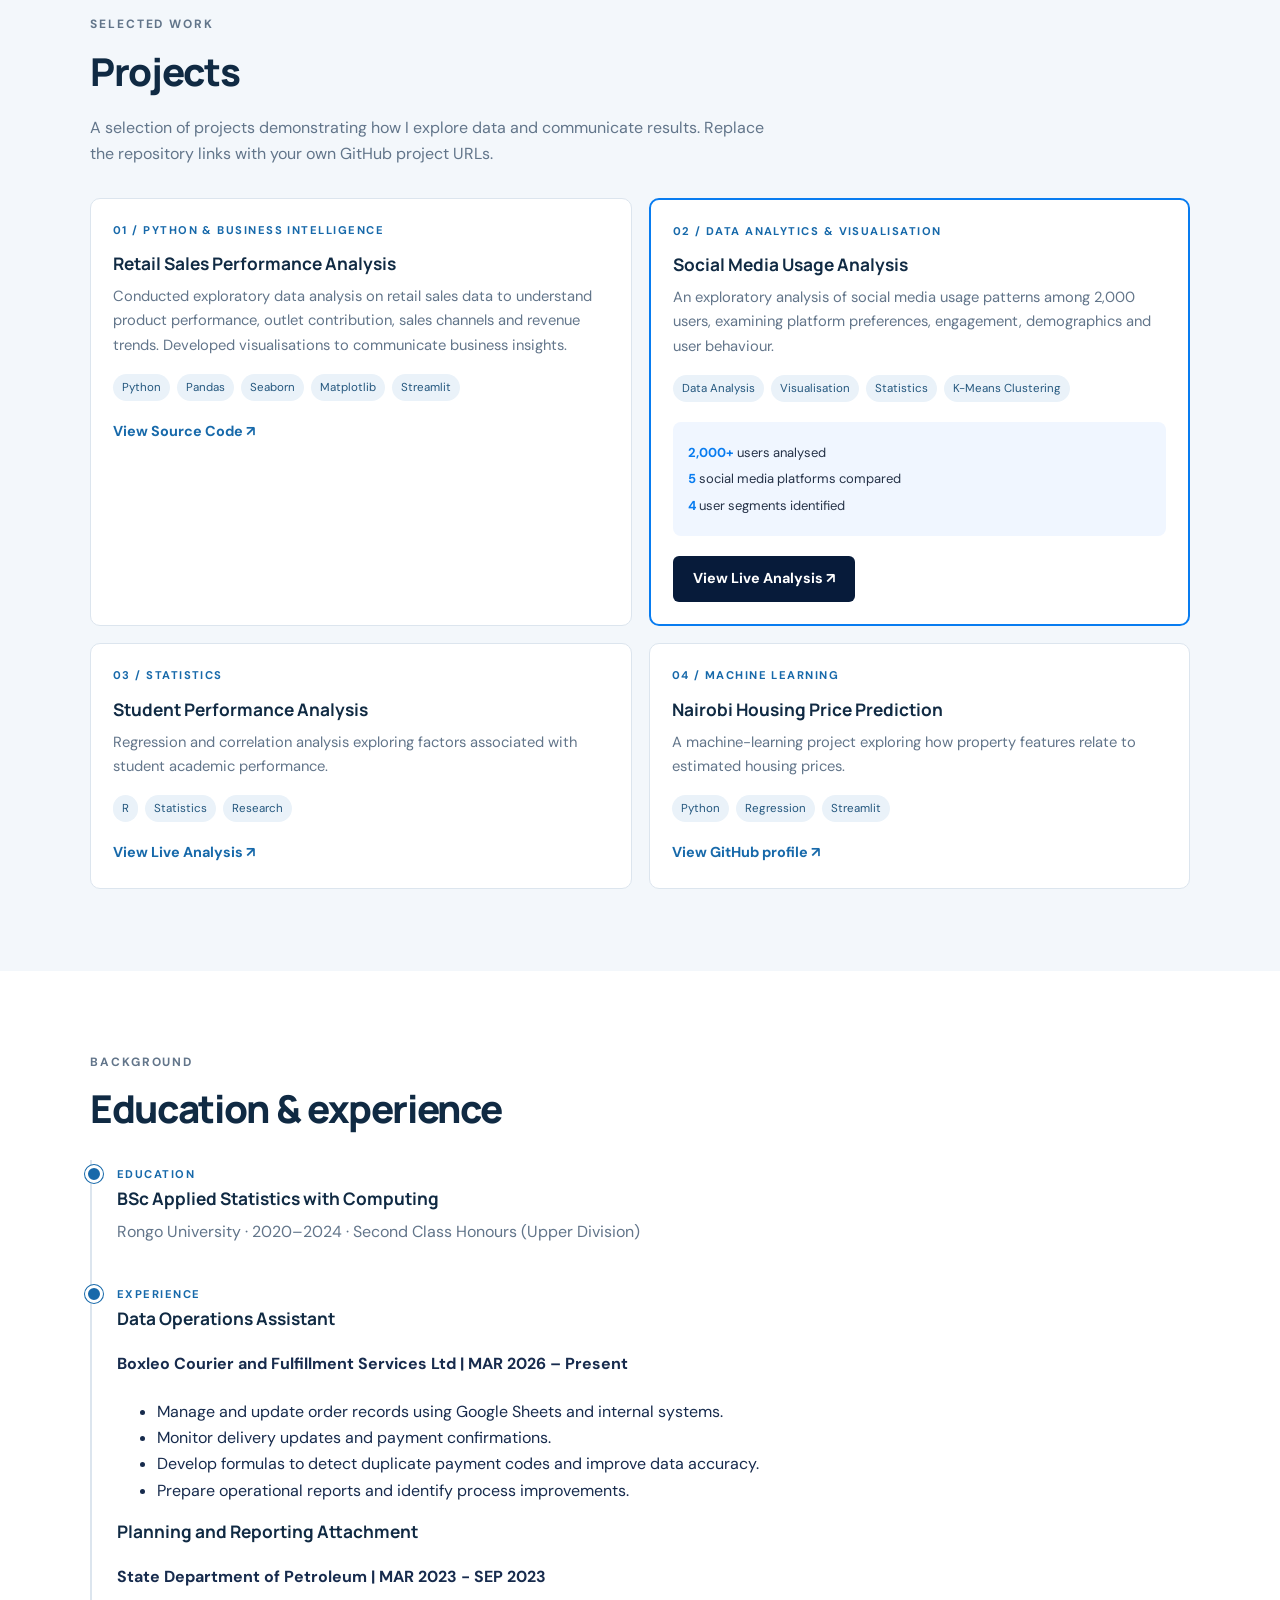
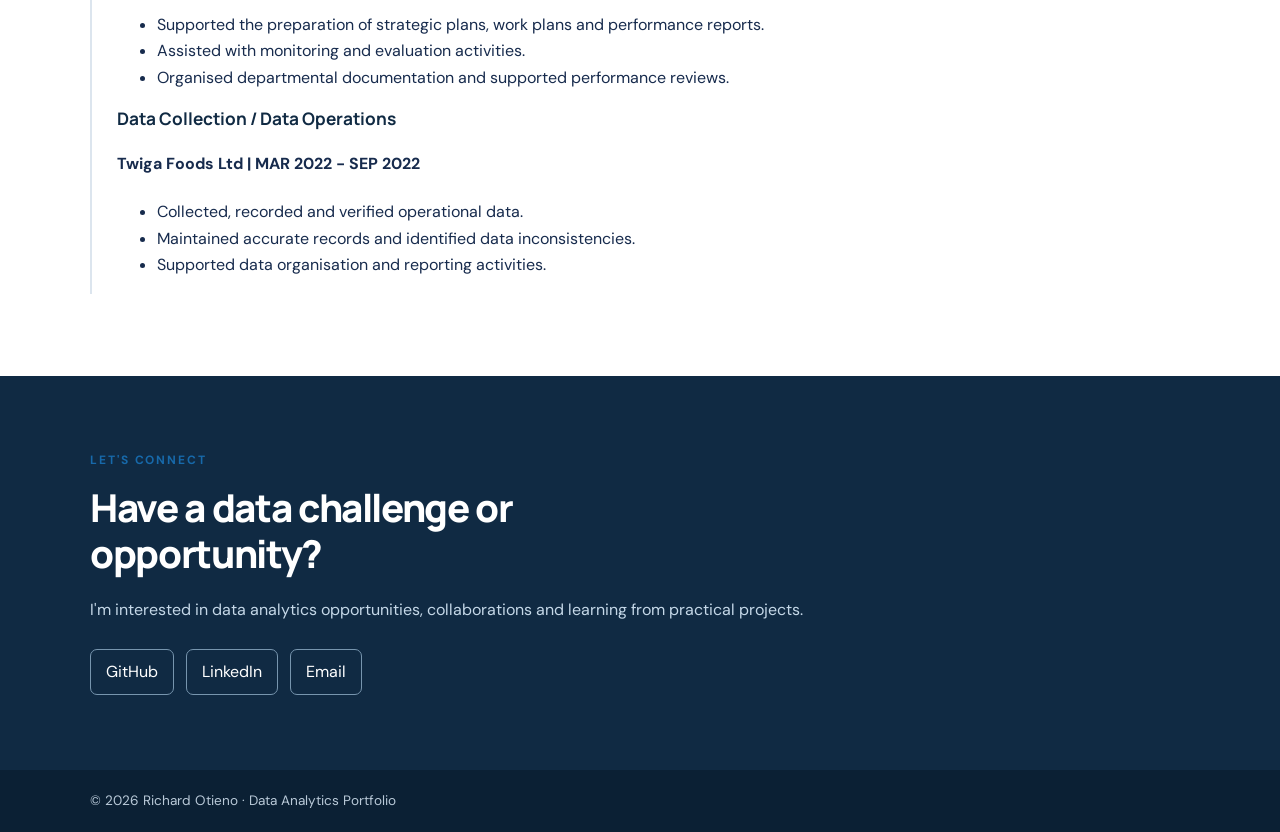
==== commit d43a3541: "Update index.html" ====
--- a/index.html
+++ b/index.html
@@ -100,14 +100,14 @@
     <p><strong>5</strong> social media platforms compared</p>
     <p><strong>4</strong> user segments identified</p>
   </div>
-  <a href="https://ndiege75.github.io/social-media-analysis/" target="_blank" rel="noopener noreferrer" class="project-link"> View Live Analysis ↗</a>
+  <a href="https://ndiege75.github.io/Data-Analyst-Portfolio/auth.html" target="_blank" rel="noopener noreferrer" class="project-link">View Live Analysis ↗</a>
 </article>
           <article class="project-card">
             <div class="project-number">03 / STATISTICS</div>
             <h3>Student Performance Analysis</h3>
             <p>Regression and correlation analysis exploring factors associated with student academic performance.</p>
             <div class="tags"><span>R</span><span>Statistics</span><span>Research</span></div>
-            <a href="https://github.com/Ndiege75" target="_blank" rel="noopener">View GitHub profile ↗</a>
+            <a href="https://ndiege75.github.io/student-research-site/">View Live Analysis ↗</a>
           </article>
           <article class="project-card">
             <div class="project-number">04 / MACHINE LEARNING</div>
@@ -158,7 +158,6 @@
         <h2>Have a data challenge or opportunity?</h2>
         <p>I'm interested in data analytics opportunities, collaborations and learning from practical projects.</p>
         <div class="contact-links">
-          <!-- Replace these placeholders with your real professional links. -->
           <a href="https://github.com/Ndiege75" target="_blank" rel="noopener">GitHub</a>
           <a href="https://www.linkedin.com/in/richard-otieno-1997ba246"target="_blank" rel="noopener noreferrer">LinkedIn</a>
           <a href="mailto:ndiegerichard75@gmail.com">Email</a>
--- a/style.css
+++ b/style.css
@@ -73,91 +73,3 @@
 .experience-card li {
     margin-bottom: 8px;
 }
-/* GitHub Activity Section */
-#github {
-    padding: 70px 8%;
-    background: #f8fafc;
-}
-
-#github h2 {
-    text-align: center;
-    color: #0b1f3a;
-    margin-bottom: 25px;
-}
-
-.github-card {
-    max-width: 1100px;
-    margin: auto;
-    padding: 30px;
-    background: #ffffff;
-    border-radius: 15px;
-    text-align: center;
-}
-
-.github-repos-grid {
-    display: grid;
-    grid-template-columns: repeat(auto-fit, minmax(250px, 1fr));
-    gap: 20px;
-    margin-top: 25px;
-    text-align: left;
-}
-
-.github-repo {
-    padding: 20px;
-    border: 1px solid #e2e8f0;
-    border-radius: 12px;
-    background: #ffffff;
-    transition: transform 0.3s ease, box-shadow 0.3s ease;
-}
-
-.github-repo:hover {
-    transform: translateY(-5px);
-    box-shadow: 0 5px 15px rgba(0,0,0,0.08);
-}
-
-.github-repo h3 {
-    color: #1d4ed8;
-    margin-bottom: 10px;
-    overflow-wrap: anywhere;
-}
-
-.github-repo p {
-    color: #64748b;
-    font-size: 14px;
-    line-height: 1.6;
-}
-
-.github-repo a {
-    display: inline-block;
-    margin-top: 12px;
-    color: #1d4ed8;
-    font-weight: 600;
-    text-decoration: none;
-}
-
-.github-repo a:hover {
-    text-decoration: underline;
-}
-
-.github-stats {
-    margin-top: 40px;
-}
-
-.github-stats img {
-    max-width: 100%;
-    border-radius: 12px;
-}
-
-.github-profile-link {
-    display: inline-block;
-    margin-top: 25px;
-    padding: 12px 22px;
-    background: #0b1f3a;
-    color: #ffffff;
-    border-radius: 8px;
-    text-decoration: none;
-}
-
-.github-profile-link:hover {
-    background: #1d4ed8;
-}
